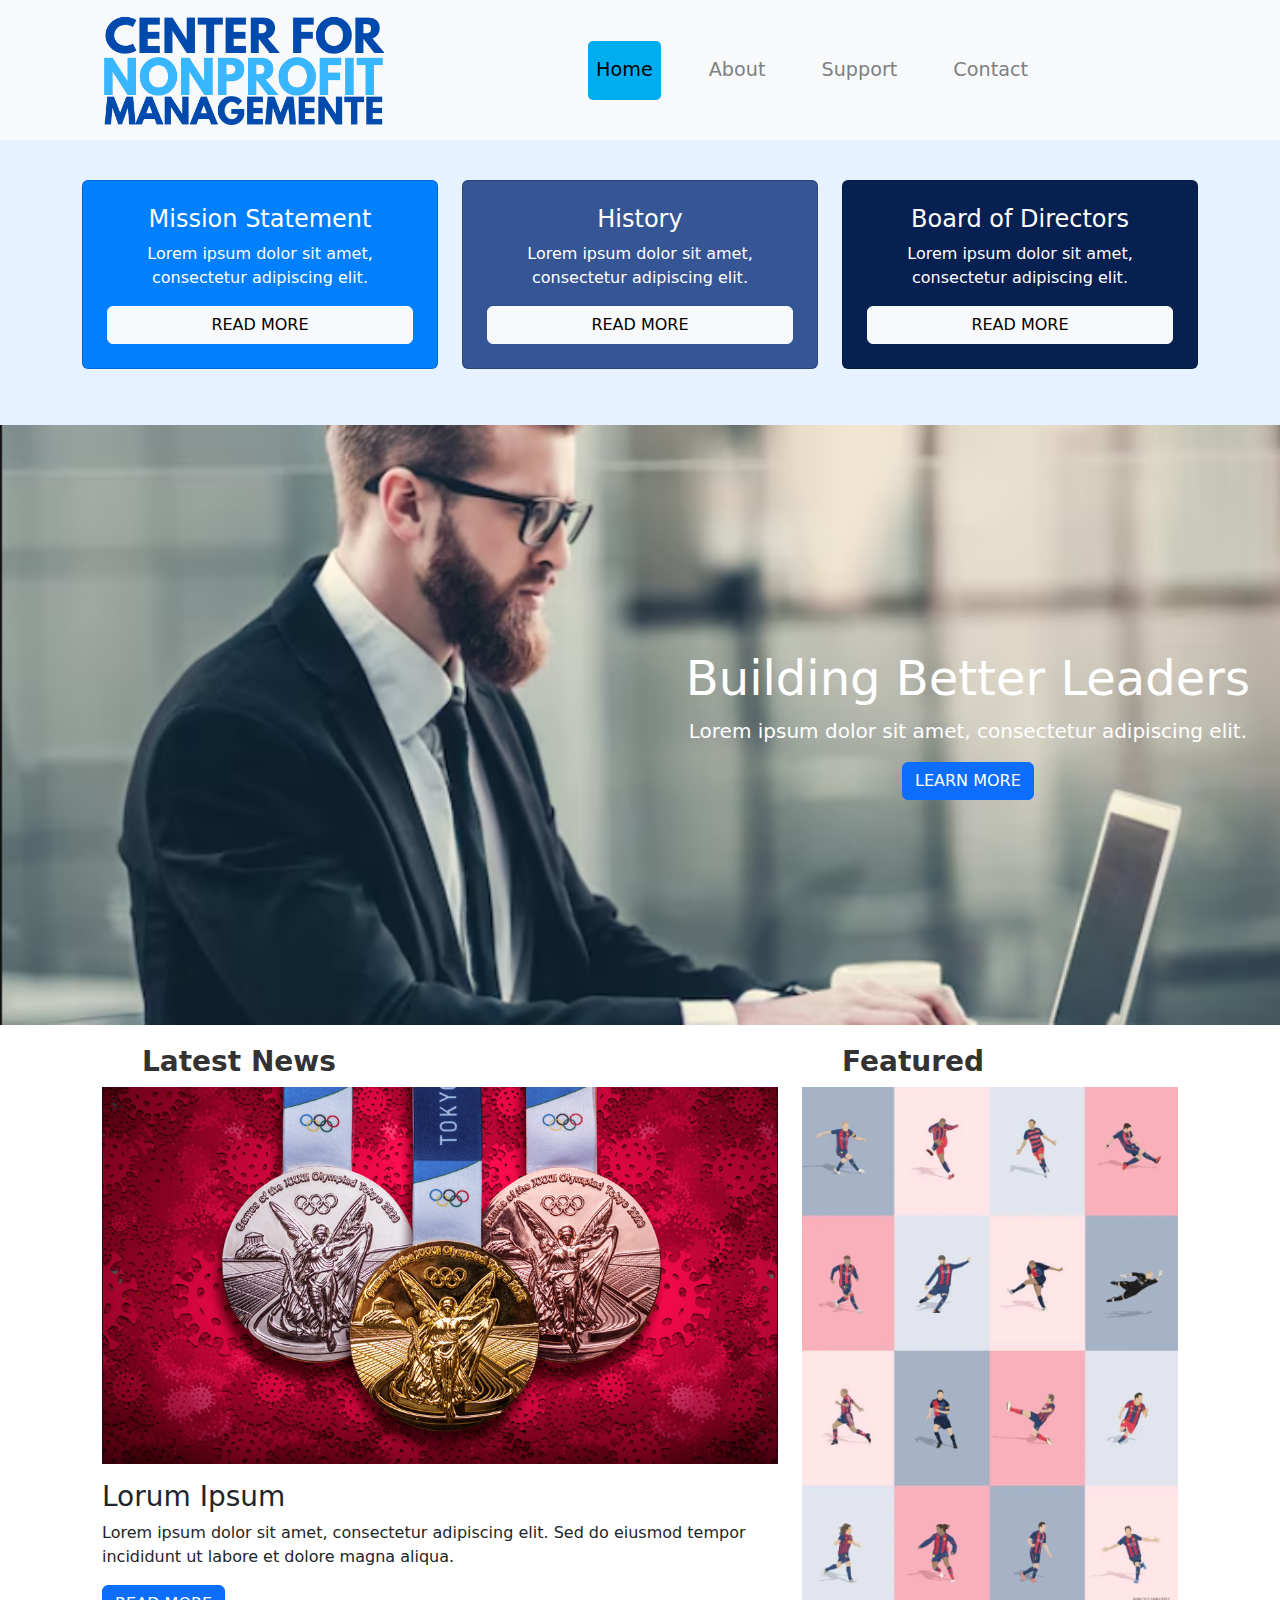
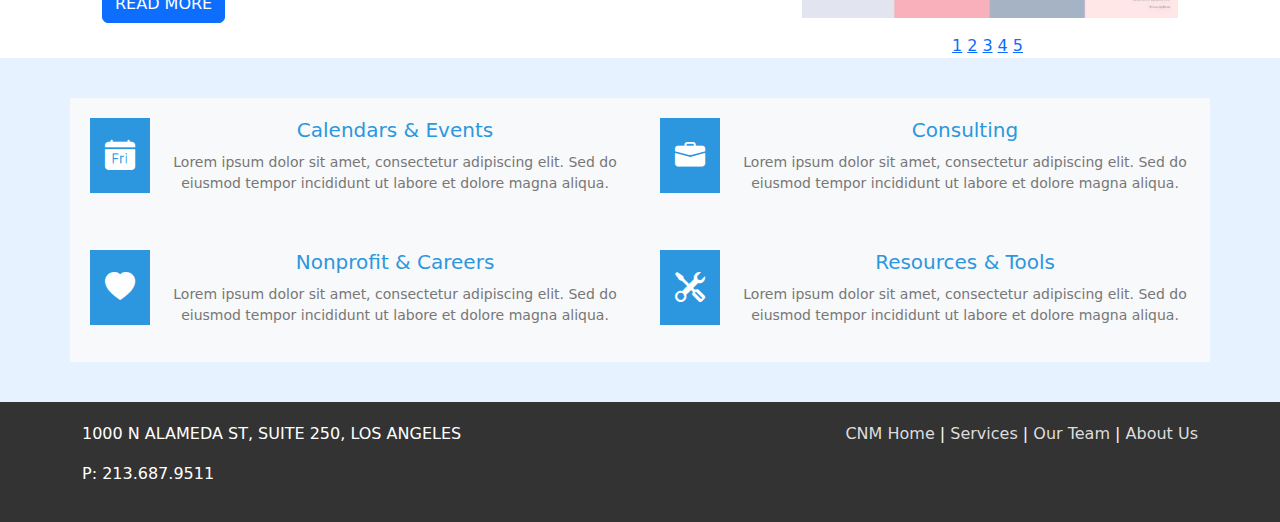
==== Investigacion02_LME/index.html @ 8e480c07 "yassir parte" ====
<!DOCTYPE html>
<html lang="en">
<head>
    <meta charset="UTF-8">
    <meta name="viewport" content="width=device-width, initial-scale=1.0">
    <title>Building Better Leaders</title>
    <link href="https://cdn.jsdelivr.net/npm/bootstrap@5.3.0-alpha1/dist/css/bootstrap.min.css" rel="stylesheet">  
    <link href="https://cdn.jsdelivr.net/npm/bootstrap-icons/font/bootstrap-icons.css" rel="stylesheet">  
    <link rel="stylesheet" href="style.css"> <!-- Archivo CSS externo -->
</head>
<body>
    <!-- Navbar -->
    <nav class="navbar navbar-expand-lg navbar-light bg-light">
        <div class="container-fluid">
            <a class="navbar-brand text-center logo-box" href="#">
                <img src="img/logo.png" alt="Logo" class="logo-img"> <!-- Reemplaza con tu imagen -->
            </a>
            <button class="navbar-toggler" type="button" data-bs-toggle="collapse" data-bs-target="#navbarNav" aria-controls="navbarNav" aria-expanded="false" aria-label="Toggle navigation">
                <span class="navbar-toggler-icon"></span>
            </button>
            <div class="collapse navbar-collapse" id="navbarNav">
                <ul class="navbar-nav ms-auto">
                    <li class="nav-item">
                        <a class="nav-link active" href="#">Home</a>
                    </li>
                    <li class="nav-item">
                        <a class="nav-link" href="#">About</a>
                    </li>
                    <li class="nav-item">
                        <a class="nav-link" href="#">Support</a>
                    </li>
                    <li class="nav-item">
                        <a class="nav-link" href="#">Contact</a>
                    </li>
                </ul>
            </div>
        </div>
    </nav>
    
    <!-- Hero Section -->
    
    <!-- Cards Section -->
    <main class="section-cards">
        <section class="container">
            <div class="row">
                <div class="col-md-4 mb-3">
                    <div class="card blue-card text-center p-4">
                        <h3>Mission Statement</h3>
                        <p>Lorem ipsum dolor sit amet, consectetur adipiscing elit.</p>
                        <a href="#" class="btn btn-light">READ MORE</a>
                    </div>
                </div>
                <div class="col-md-4 mb-3">
                    <div class="card darklightblue-card text-center p-4">
                        <h3>History</h3>
                        <p>Lorem ipsum dolor sit amet, consectetur adipiscing elit.</p>
                        <a href="#" class="btn btn-light">READ MORE</a>
                    </div>
                </div>
                <div class="col-md-4 mb-3">
                    <div class="card darkblue-card text-center p-4">
                        <h3>Board of Directors</h3>
                        <p>Lorem ipsum dolor sit amet, consectetur adipiscing elit.</p>
                        <a href="#" class="btn btn-light">READ MORE</a>
                    </div>
                </div>
            </div>
        </section>
    </main>
    
    <!-- Hero Section -->
    <div class="texto hero-section text-center">
        <div>
            <h1>Building Better Leaders</h1>
            <p>Lorem ipsum dolor sit amet, consectetur adipiscing elit.</p>
            <a href="#" class="btn btn-primary">LEARN MORE</a>
        </div>
    </div>

    <!-- Latest News Section -->
    <div class="container latest-news">
        <div class="contenedor row justify-content-center">
            <div class="col-lg-7 col-md-7 col-sm-12">
                <h2>Latest News</h2>
                <img src="img/olimpicos.png" alt="News" class="img-fluid mb-3">
                <h3>Lorum Ipsum</h3>
                <p>Lorem ipsum dolor sit amet, consectetur adipiscing elit. Sed do eiusmod tempor incididunt ut labore et dolore magna aliqua.</p>
                <a href="#" class="btn btn-primary">READ MORE</a>
            </div>
            <div class="col-lg-4 col-md-5 col-sm-12">
                <h2>Featured</h2>
                <img src="img/fcbarcelona.png" alt="Featured Image" class="img-fluid mb-3">
                <div class="d-flex justify-content-center ">
                    <a href="#">1</a>
                    <a href="#">2</a>
                    <a href="#">3</a>
                    <a href="#">4</a>
                    <a href="#">5</a>
                </div>
            </div>
        </div>
    </div>
    
    <!-- Service Boxes Section -->
    <section class="section-cards">
        <div class="container">
            <div class="row">
                <div class="col-md-6 service-box">
                    <div class="content-wrapper">
                        <div class="icon">
                            <i class="bi bi-calendar-day-fill"></i>
                        </div>
                        <div class="text-content">
                            <h4>Calendars & Events</h4>
                            <p>Lorem ipsum dolor sit amet, consectetur adipiscing elit. Sed do eiusmod tempor incididunt ut labore et dolore magna aliqua.</p>
                        </div>
                    </div>
                </div>
                <div class="col-md-6 service-box">
                    <div class="content-wrapper">
                        <div class="icon">
                            <i class="bi bi-briefcase-fill"></i>
                        </div>
                        <div class="text-content">
                            <h4>Consulting</h4>
                            <p>Lorem ipsum dolor sit amet, consectetur adipiscing elit. Sed do eiusmod tempor incididunt ut labore et dolore magna aliqua.</p>
                        </div>
                    </div>
                </div>
            </div>
            <div class="row">
                <div class="col-md-6 service-box">
                    <div class="content-wrapper">
                        <div class="icon">
                            <i class="bi bi-heart-fill"></i>
                        </div>
                        <div class="text-content">
                            <h4>Nonprofit & Careers</h4>
                            <p>Lorem ipsum dolor sit amet, consectetur adipiscing elit. Sed do eiusmod tempor incididunt ut labore et dolore magna aliqua.</p>
                        </div>
                    </div>
                </div>
                <div class="col-md-6 service-box">
                    <div class="content-wrapper">
                        <div class="icon">
                            <i class="bi bi-tools"></i>
                        </div>
                        <div class="text-content">
                            <h4>Resources & Tools</h4>
                            <p>Lorem ipsum dolor sit amet, consectetur adipiscing elit. Sed do eiusmod tempor incididunt ut labore et dolore magna aliqua.</p>
                        </div>
                    </div>
                </div>
            </div>
        </div>
    </section>

    <!-- Footer -->
    <footer>
        <div class="container">
            <div class="row">
                <div class="col-md-6">
                    <p>1000 N ALAMEDA ST, SUITE 250, LOS ANGELES</p>
                    <p>P: 213.687.9511</p>
                </div>
                <div class="col-md-6 text-end">
                    <a href="#">CNM Home</a> |
                    <a href="#">Services</a> |
                    <a href="#">Our Team</a> |
                    <a href="#">About Us</a>
                </div>
            </div>
        </div>
    </footer>

    <script src="https://cdn.jsdelivr.net/npm/bootstrap@5.3.0-alpha1/dist/js/bootstrap.bundle.min.js"></script>
</body>
</html>
---- Investigacion02_LME/style.css ----
/*------------- HERO SECTION ------*/
.hero-section {
    background-image: url('img/prueba1.png'); /* Aquí colocas tu imagen de fondo */
    background-size: cover; /* La imagen cubre toda la sección */
    background-position: center; /* La imagen está centrada */
    color: white;
    height: 600px;
    display: flex;
    text-align: right;
    align-items: center; /* Centra el contenido verticalmente */
    justify-content: right; /* Centra el contenido horizontalmente */
    padding-right: 30px;
}

.hero-section h1 {
    font-size: 3rem; /* Tamaño grande para el título principal */
}

.hero-section p {
    font-size: 1.25rem; /* Tamaño adecuado para párrafos */
}


/*------------- NAVBAR (Actualizado) -------------*/

.navbar {
    display: flex;
    justify-content: space-between; /* Espacio entre el logo y los botones */
    align-items: center;
    padding: 10px 50px; /* Aumenta el padding para expandir el espacio */
    background-color: white;
}

.navbar-brand {
    margin-right: auto; /* Desplaza el logo hacia la izquierda */
    padding-left: 20px; /* Ajusta la posición del logo */
    flex: 1; /* Permite que el logo ocupe más espacio */
}

.navbar-nav {
    display: flex;
    justify-content: center; /* Centra los botones */
    flex-grow: 2; /* Permite que el contenedor de los botones ocupe más espacio */
}

.nav-item {
    margin: 0 20px; /* Aumenta la separación entre los botones */
}

.nav-link {
    color: gray;
    padding: 15px 30px; /* Aumenta el padding para hacer los botones más grandes */
    font-size: 1.2rem; /* Aumenta el tamaño de la fuente */
    transition: background-color 0.3s ease;
    border-radius: 5px; /* Mantiene el borde redondeado */
}

.nav-link.active {
    background-color: #00ADEF; /* Color azul para el botón activo */
    color: white;
}

.nav-link:hover {
    background-color: #00ADEF; /* Color azul en hover */
    color: white;
}

/*------------- SECTION CARDS ------*/
.section-cards {
    background-color: #e6f2ff; /* Fondo azul claro para las tarjetas */
    padding: 20px; /* Espaciado interno */
}

.section-cards h3 {
    font-size: 1.5rem; /* Tamaño adecuado para los títulos de las tarjetas */
    color: white;
}

.section-cards p {
    color: white; /* Color de los párrafos en las tarjetas */
}

/* Estilos para tarjetas con fondo azul */
.blue-card {
    background-color: #0080ff; /* Fondo azul claro */
}

/* Estilos para tarjetas con fondo azul oscuro */
.darklightblue-card {
    background-color: #365594; /* Fondo azul oscuro */
}

.darkblue-card {
    background-color: #072052; /* Fondo azul oscuro */
}

/*------------- LATEST SECTION ------*/
.latest-news {
    margin: 40px 0; /* Margen superior e inferior */
}

.latest-news h2, .featured h2 {
    display: flex;
    margin-left: 40px;
    align-content: space-evenly; /* Distribución equitativa del espacio */
    font-size: 1.75rem;
    color: #333; /* Texto gris oscuro */
    font-weight: bold; /* Texto en negrita */
}

.contenedor {
    margin-top: 20px;
}

.container.latest-news {
    max-width: 1200px; /* Ancho máximo para centrar el contenido */
    margin: 0 auto; /* Centrado horizontal */
}

.latest-news .d-flex a {
    margin-right: 5px; /* Espaciado entre los números en la sección Featured */
}

/*------------- SERVICE CARDS SECTION ------*/
.section-cards {
    padding: 40px 0; /* Espaciado superior e inferior */
}

.service-box {
    display: flex;
    flex-direction: column; /* Alinea el contenido en columna */
    align-items: center;    /* Centra los elementos horizontalmente */
    text-align: center;     /* Alinea el texto al centro */        
    padding: 20px;
    background-color: #f8f9fa; /* Fondo gris claro */
    transition: background-color 0.3s ease; /* Animación suave al pasar el ratón */
}

.service-box:hover {
    background-color: #e9ecef; /* Cambio de color al pasar el ratón */
}

.icon {
    background-color: #2c97de; /* Fondo azul para el ícono */
    padding: 15px;
    margin-right: 20px; /* Separación del texto */
}

.icon i {
    font-size: 30px; /* Tamaño del ícono */
    color: white; /* Color del ícono blanco */
}

.service-box h4 {
    font-size: 20px; /* Tamaño de título en las tarjetas */
    margin-bottom: 10px;
    color: #2c97de; /* Color del título azul */
}

.service-box p {
    font-size: 14px; /* Tamaño del texto en las tarjetas */
    color: #777; /* Texto gris */
}

.content-wrapper {
    display: flex; /* Establece un diseño en línea para el ícono y el texto */
    align-items: flex-start; /* Alinea el ícono y el texto en la parte superior */
}

/*------------- FOOTER ------*/
footer {
    background-color: #333; /* Fondo gris oscuro */
    color: white; /* Texto blanco */
    padding: 20px 0; /* Espaciado interno en el pie de página */
}

footer a {
    color: #ddd; /* Color gris claro para los enlaces */
    text-decoration: none; /* Sin subrayado en los enlaces */
}

footer a:hover {
    text-decoration: underline; /* Subrayado al pasar el ratón por los enlaces */
}

.logo-img {
    width: 280px; /* Ajusta al tamaño del logo original */
    height: auto; /* Mantiene la proporción de la imagen */
}
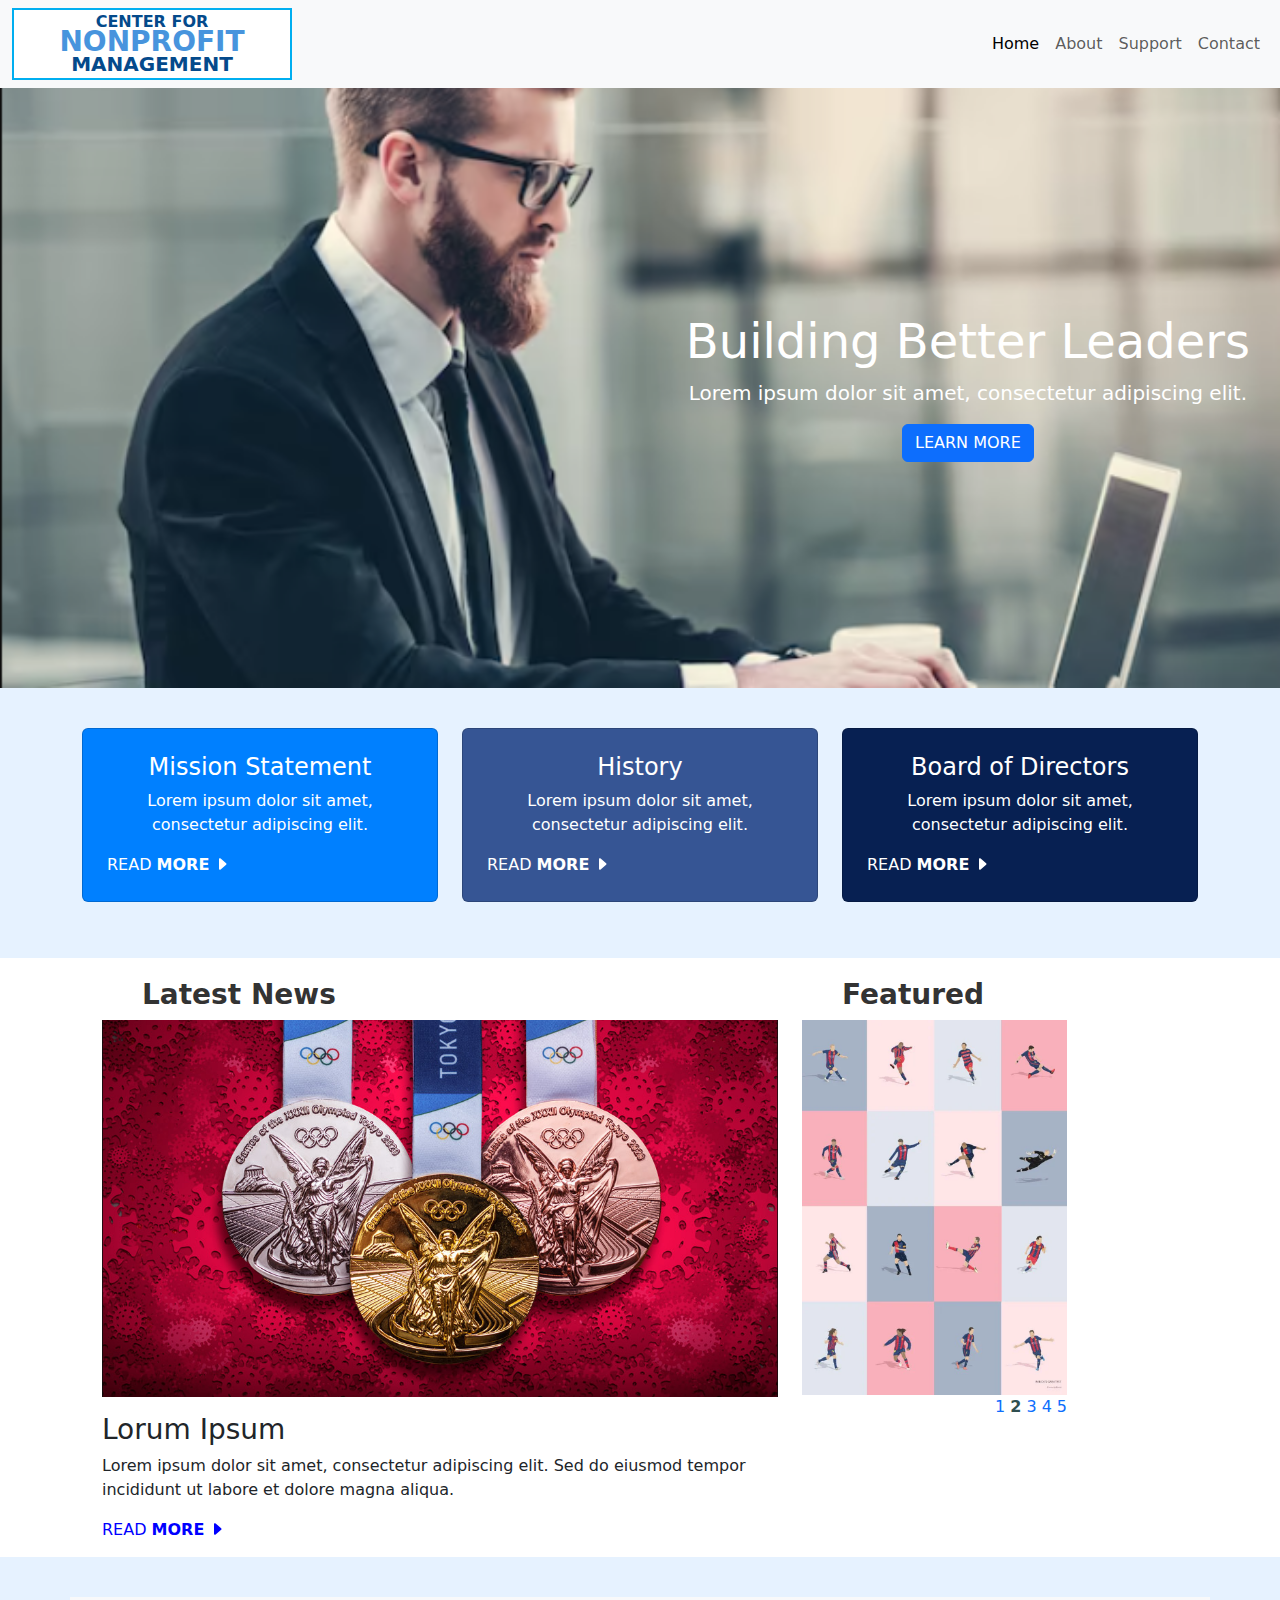
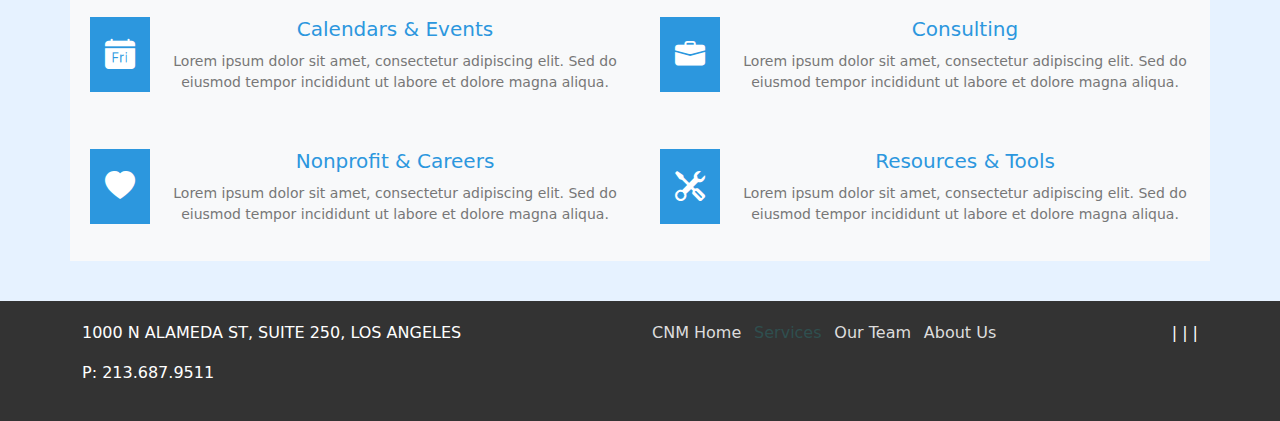
==== commit ce7fda9e: "cambio para el merge" ====
--- a/Investigacion02_LME/index.html
+++ b/Investigacion02_LME/index.html
@@ -1,178 +1,206 @@
-<!DOCTYPE html>
-<html lang="en">
-<head>
-    <meta charset="UTF-8">
-    <meta name="viewport" content="width=device-width, initial-scale=1.0">
-    <title>Building Better Leaders</title>
-    <link href="https://cdn.jsdelivr.net/npm/bootstrap@5.3.0-alpha1/dist/css/bootstrap.min.css" rel="stylesheet">  
-    <link href="https://cdn.jsdelivr.net/npm/bootstrap-icons/font/bootstrap-icons.css" rel="stylesheet">  
-    <link rel="stylesheet" href="style.css"> <!-- Archivo CSS externo -->
-</head>
-<body>
-    <!-- Navbar -->
-    <nav class="navbar navbar-expand-lg navbar-light bg-light">
-        <div class="container-fluid">
-            <a class="navbar-brand text-center logo-box" href="#">
-                <img src="img/logo.png" alt="Logo" class="logo-img"> <!-- Reemplaza con tu imagen -->
-            </a>
-            <button class="navbar-toggler" type="button" data-bs-toggle="collapse" data-bs-target="#navbarNav" aria-controls="navbarNav" aria-expanded="false" aria-label="Toggle navigation">
-                <span class="navbar-toggler-icon"></span>
-            </button>
-            <div class="collapse navbar-collapse" id="navbarNav">
-                <ul class="navbar-nav ms-auto">
-                    <li class="nav-item">
-                        <a class="nav-link active" href="#">Home</a>
-                    </li>
-                    <li class="nav-item">
-                        <a class="nav-link" href="#">About</a>
-                    </li>
-                    <li class="nav-item">
-                        <a class="nav-link" href="#">Support</a>
-                    </li>
-                    <li class="nav-item">
-                        <a class="nav-link" href="#">Contact</a>
-                    </li>
-                </ul>
-            </div>
-        </div>
-    </nav>
-    
-    <!-- Hero Section -->
-    
-    <!-- Cards Section -->
-    <main class="section-cards">
-        <section class="container">
-            <div class="row">
-                <div class="col-md-4 mb-3">
-                    <div class="card blue-card text-center p-4">
-                        <h3>Mission Statement</h3>
-                        <p>Lorem ipsum dolor sit amet, consectetur adipiscing elit.</p>
-                        <a href="#" class="btn btn-light">READ MORE</a>
-                    </div>
-                </div>
-                <div class="col-md-4 mb-3">
-                    <div class="card darklightblue-card text-center p-4">
-                        <h3>History</h3>
-                        <p>Lorem ipsum dolor sit amet, consectetur adipiscing elit.</p>
-                        <a href="#" class="btn btn-light">READ MORE</a>
-                    </div>
-                </div>
-                <div class="col-md-4 mb-3">
-                    <div class="card darkblue-card text-center p-4">
-                        <h3>Board of Directors</h3>
-                        <p>Lorem ipsum dolor sit amet, consectetur adipiscing elit.</p>
-                        <a href="#" class="btn btn-light">READ MORE</a>
-                    </div>
-                </div>
-            </div>
-        </section>
-    </main>
-    
-    <!-- Hero Section -->
-    <div class="texto hero-section text-center">
-        <div>
-            <h1>Building Better Leaders</h1>
-            <p>Lorem ipsum dolor sit amet, consectetur adipiscing elit.</p>
-            <a href="#" class="btn btn-primary">LEARN MORE</a>
-        </div>
-    </div>
-
-    <!-- Latest News Section -->
-    <div class="container latest-news">
-        <div class="contenedor row justify-content-center">
-            <div class="col-lg-7 col-md-7 col-sm-12">
-                <h2>Latest News</h2>
-                <img src="img/olimpicos.png" alt="News" class="img-fluid mb-3">
-                <h3>Lorum Ipsum</h3>
-                <p>Lorem ipsum dolor sit amet, consectetur adipiscing elit. Sed do eiusmod tempor incididunt ut labore et dolore magna aliqua.</p>
-                <a href="#" class="btn btn-primary">READ MORE</a>
-            </div>
-            <div class="col-lg-4 col-md-5 col-sm-12">
-                <h2>Featured</h2>
-                <img src="img/fcbarcelona.png" alt="Featured Image" class="img-fluid mb-3">
-                <div class="d-flex justify-content-center ">
-                    <a href="#">1</a>
-                    <a href="#">2</a>
-                    <a href="#">3</a>
-                    <a href="#">4</a>
-                    <a href="#">5</a>
-                </div>
-            </div>
-        </div>
-    </div>
-    
-    <!-- Service Boxes Section -->
-    <section class="section-cards">
-        <div class="container">
-            <div class="row">
-                <div class="col-md-6 service-box">
-                    <div class="content-wrapper">
-                        <div class="icon">
-                            <i class="bi bi-calendar-day-fill"></i>
-                        </div>
-                        <div class="text-content">
-                            <h4>Calendars & Events</h4>
-                            <p>Lorem ipsum dolor sit amet, consectetur adipiscing elit. Sed do eiusmod tempor incididunt ut labore et dolore magna aliqua.</p>
-                        </div>
-                    </div>
-                </div>
-                <div class="col-md-6 service-box">
-                    <div class="content-wrapper">
-                        <div class="icon">
-                            <i class="bi bi-briefcase-fill"></i>
-                        </div>
-                        <div class="text-content">
-                            <h4>Consulting</h4>
-                            <p>Lorem ipsum dolor sit amet, consectetur adipiscing elit. Sed do eiusmod tempor incididunt ut labore et dolore magna aliqua.</p>
-                        </div>
-                    </div>
-                </div>
-            </div>
-            <div class="row">
-                <div class="col-md-6 service-box">
-                    <div class="content-wrapper">
-                        <div class="icon">
-                            <i class="bi bi-heart-fill"></i>
-                        </div>
-                        <div class="text-content">
-                            <h4>Nonprofit & Careers</h4>
-                            <p>Lorem ipsum dolor sit amet, consectetur adipiscing elit. Sed do eiusmod tempor incididunt ut labore et dolore magna aliqua.</p>
-                        </div>
-                    </div>
-                </div>
-                <div class="col-md-6 service-box">
-                    <div class="content-wrapper">
-                        <div class="icon">
-                            <i class="bi bi-tools"></i>
-                        </div>
-                        <div class="text-content">
-                            <h4>Resources & Tools</h4>
-                            <p>Lorem ipsum dolor sit amet, consectetur adipiscing elit. Sed do eiusmod tempor incididunt ut labore et dolore magna aliqua.</p>
-                        </div>
-                    </div>
-                </div>
-            </div>
-        </div>
-    </section>
-
-    <!-- Footer -->
-    <footer>
-        <div class="container">
-            <div class="row">
-                <div class="col-md-6">
-                    <p>1000 N ALAMEDA ST, SUITE 250, LOS ANGELES</p>
-                    <p>P: 213.687.9511</p>
-                </div>
-                <div class="col-md-6 text-end">
-                    <a href="#">CNM Home</a> |
-                    <a href="#">Services</a> |
-                    <a href="#">Our Team</a> |
-                    <a href="#">About Us</a>
-                </div>
-            </div>
-        </div>
-    </footer>
-
-    <script src="https://cdn.jsdelivr.net/npm/bootstrap@5.3.0-alpha1/dist/js/bootstrap.bundle.min.js"></script>
-</body>
-</html>
+<!DOCTYPE html>
+<html lang="en">
+<head>
+    <meta charset="UTF-8">
+    <meta name="viewport" content="width=device-width, initial-scale=1.0">
+    <title>Building Better Leaders</title>
+    <link href="https://cdn.jsdelivr.net/npm/bootstrap@5.3.0-alpha1/dist/css/bootstrap.min.css" rel="stylesheet">  
+        <!-- Importar Bootstrap Icons -->
+    <link href="https://cdn.jsdelivr.net/npm/bootstrap-icons/font/bootstrap-icons.css" rel="stylesheet">  
+    <link rel="stylesheet" href="style.css"> <!-- Archivo CSS externo -->
+</head>
+<body>
+    <!-- Navbar -->
+        <!-- Navbar -->
+        <nav class="navbar navbar-expand-lg navbar-light bg-light">
+            <div class="container-fluid">
+                <a class="navbar-brand text-center logo-box" href="#">
+                    <span class="d-block logo-line-1">CENTER FOR</span>
+                    <span class="d-block logo-line-2">NONPROFIT</span>
+                    <span class="d-block logo-line-3">MANAGEMENT</span>
+                </a>
+                <button class="navbar-toggler" type="button" data-bs-toggle="collapse" data-bs-target="#navbarNav" aria-controls="navbarNav" aria-expanded="false" aria-label="Toggle navigation">
+                    <span class="navbar-toggler-icon"></span>
+                </button>
+                
+                
+                <div class="collapse navbar-collapse" id="navbarNav">
+                    <ul class="navbar-nav ms-auto">
+                        <li class="nav-item">
+                            <a class="nav-link active" href="#">Home</a>
+                        </li>
+                        <li class="nav-item">
+                            <a class="nav-link" href="#">About</a>
+                        </li>
+                        <li class="nav-item">
+                            <a class="nav-link" href="#">Support</a>
+                        </li>
+                        <li class="nav-item">
+                            <a class="nav-link" href="#">Contact</a>
+                        </li>
+                    </ul>
+                </div>
+            </div>
+        </nav>
+    
+    <!-- Hero Section -->
+        
+    <!-- Hero Section -->
+    <div class="texto hero-section text-center">
+        <div>
+            
+            <h1>Building Better Leaders</h1>
+            <p>Lorem ipsum dolor sit amet, consectetur adipiscing elit.</p>
+            <a href="#" class="btn btn-primary">LEARN MORE</a>
+        </div>
+    </div>
+
+    <!-- Cards Section -->
+    <main class="section-cards">
+        <section class="container">
+            <div class="row">
+                <div class="col-md-4 mb-3">
+                    <div class="card blue-card text-center p-4">
+                        <h3>Mission Statement</h3>
+                        <p>Lorem ipsum dolor sit amet, consectetur adipiscing elit.</p>
+                        <a href="#">READ <b>MORE</b>
+                            <svg xmlns="http://www.w3.org/2000/svg" width="16" height="16" fill="currentColor" class="bi bi-caret-right-fill" viewBox="0 0 16 16">
+                                <path d="m12.14 8.753-5.482 4.796c-.646.566-1.658.106-1.658-.753V3.204a1 1 0 0 1 1.659-.753l5.48 4.796a1 1 0 0 1 0 1.506z"/>
+                            </svg>
+                        </a>
+                        
+                    </div>
+                </div>
+                <div class="col-md-4 mb-3">
+                    <div class="card darklightblue-card text-center p-4">
+                        <h3>History</h3>
+                        <p>Lorem ipsum dolor sit amet, consectetur adipiscing elit.</p>
+                        <a href="#">READ <b>MORE</b>
+                            <svg xmlns="http://www.w3.org/2000/svg" width="16" height="16" fill="currentColor" class="bi bi-caret-right-fill" viewBox="0 0 16 16">
+                                <path d="m12.14 8.753-5.482 4.796c-.646.566-1.658.106-1.658-.753V3.204a1 1 0 0 1 1.659-.753l5.48 4.796a1 1 0 0 1 0 1.506z"/>
+                            </svg>
+                        </a>
+                    </div>
+                </div>
+                <div class="col-md-4 mb-3">
+                    <div class="card darkblue-card text-center p-4">
+                        <h3>Board of Directors</h3>
+                        <p>Lorem ipsum dolor sit amet, consectetur adipiscing elit.</p>
+                        <a href="#">READ <b>MORE</b>
+                            <svg xmlns="http://www.w3.org/2000/svg" width="16" height="16" fill="currentColor" class="bi bi-caret-right-fill" viewBox="0 0 16 16">
+                                <path d="m12.14 8.753-5.482 4.796c-.646.566-1.658.106-1.658-.753V3.204a1 1 0 0 1 1.659-.753l5.48 4.796a1 1 0 0 1 0 1.506z"/>
+                            </svg>
+                        </a>
+                    </div>
+                </div>
+            </div>
+        </section>
+    </main>
+
+    <!-- Latest News Section -->
+    <div class="container latest-news">
+        <div class="contenedor row justify-content-center">
+            <!-- Latest News ocupa el 60% -->
+            <div class="col-lg-7 col-md-7 col-sm-12">
+                <h2>Latest News</h2>
+                <img src="img/olimpicos.png" alt="News" class="img-fluid mb-3">
+                <h3>Lorum Ipsum</h3>
+                <p>Lorem ipsum dolor sit amet, consectetur adipiscing elit. Sed do eiusmod tempor incididunt ut labore et dolore magna aliqua.</p>
+                <a href="#" class="boton-principal" style="margin-bottom: 15px;">READ <b>MORE</b>
+                    <svg xmlns="http://www.w3.org/2000/svg" width="16" height="16" fill="currentColor" class="bi bi-caret-right-fill" viewBox="0 0 16 16">
+                        <path d="m12.14 8.753-5.482 4.796c-.646.566-1.658.106-1.658-.753V3.204a1 1 0 0 1 1.659-.753l5.48 4.796a1 1 0 0 1 0 1.506z"/>
+                    </svg>
+                </a>
+            </div>
+            <!-- Featured ocupa el 30% -->
+            <div class="col-lg-4 col-md-5 col-sm-12">
+                <h2>Featured</h2>
+                <img src="img/fcbarcelona.png" alt="Featured Image">
+                <div class="d-flex justify-content-end" style="padding-right: 106px;">
+                    <a href="#">1</a>
+                    <a href="#"><b>2</b></a>
+                    <a href="#">3</a>
+                    <a href="#">4</a>
+                    <a href="#">5</a>
+                </div>
+            </div>
+        </div>
+    </div>
+    
+    
+
+    <!-- Service Boxes Section -->
+    <section class="section-cards">
+        <div class="container">
+            <div class="row">
+                <div class="col-md-6 service-box">
+                    <div class="content-wrapper">
+                        <div class="icon">
+                            <i class="bi bi-calendar-day-fill"></i>
+                        </div>
+                        <div class="text-content">
+                            <h4>Calendars & Events</h4>
+                            <p>Lorem ipsum dolor sit amet, consectetur adipiscing elit. Sed do eiusmod tempor incididunt ut labore et dolore magna aliqua.</p>
+                        </div>
+                    </div>
+                </div>
+                <div class="col-md-6 service-box">
+                    <div class="content-wrapper">
+                        <div class="icon">
+                            <i class="bi bi-briefcase-fill"></i>
+                        </div>
+                        <div class="text-content">
+                            <h4>Consulting</h4>
+                            <p>Lorem ipsum dolor sit amet, consectetur adipiscing elit. Sed do eiusmod tempor incididunt ut labore et dolore magna aliqua.</p>
+                        </div>
+                    </div>
+                </div>
+            </div>
+            <div class="row">
+                <div class="col-md-6 service-box">
+                    <div class="content-wrapper">
+                        <div class="icon">
+                            <i class="bi bi-heart-fill"></i>
+                        </div>
+                        <div class="text-content">
+                            <h4>Nonprofit & Careers</h4>
+                            <p>Lorem ipsum dolor sit amet, consectetur adipiscing elit. Sed do eiusmod tempor incididunt ut labore et dolore magna aliqua.</p>
+                        </div>
+                    </div>
+                </div>
+                <div class="col-md-6 service-box">
+                    <div class="content-wrapper">
+                        <div class="icon">
+                            <i class="bi bi-tools"></i>
+                        </div>
+                        <div class="text-content">
+                            <h4>Resources & Tools</h4>
+                            <p>Lorem ipsum dolor sit amet, consectetur adipiscing elit. Sed do eiusmod tempor incididunt ut labore et dolore magna aliqua.</p>
+                        </div>
+                    </div>
+                </div>
+            </div>
+        </div>
+    </section>
+
+    <!-- Footer -->
+    <footer>
+        <div class="container">
+            <div class="row">
+                <div class="col-md-6">
+                    <p>1000 N ALAMEDA ST, SUITE 250, LOS ANGELES</p>
+                    <p>P: 213.687.9511</p>
+                </div>
+                <div class="col-md-6 text-end">
+                    <a href="#">CNM Home</a> |
+                    <a href="#">Services</a> |
+                    <a href="#">Our Team</a> |
+                    <a href="#">About Us</a>
+                </div>
+            </div>
+        </div>
+    </footer>
+
+    <script src="https://cdn.jsdelivr.net/npm/bootstrap@5.3.0-alpha1/dist/js/bootstrap.bundle.min.js"></script>
+</body>
+</html>
--- a/Investigacion02_LME/style.css
+++ b/Investigacion02_LME/style.css
@@ -1,189 +1,210 @@
-/*------------- HERO SECTION ------*/
-.hero-section {
-    background-image: url('img/prueba1.png'); /* Aquí colocas tu imagen de fondo */
-    background-size: cover; /* La imagen cubre toda la sección */
-    background-position: center; /* La imagen está centrada */
-    color: white;
-    height: 600px;
-    display: flex;
-    text-align: right;
-    align-items: center; /* Centra el contenido verticalmente */
-    justify-content: right; /* Centra el contenido horizontalmente */
-    padding-right: 30px;
-}
-
-.hero-section h1 {
-    font-size: 3rem; /* Tamaño grande para el título principal */
-}
-
-.hero-section p {
-    font-size: 1.25rem; /* Tamaño adecuado para párrafos */
-}
-
-
-/*------------- NAVBAR (Actualizado) -------------*/
-
-.navbar {
-    display: flex;
-    justify-content: space-between; /* Espacio entre el logo y los botones */
-    align-items: center;
-    padding: 10px 50px; /* Aumenta el padding para expandir el espacio */
-    background-color: white;
-}
-
-.navbar-brand {
-    margin-right: auto; /* Desplaza el logo hacia la izquierda */
-    padding-left: 20px; /* Ajusta la posición del logo */
-    flex: 1; /* Permite que el logo ocupe más espacio */
-}
-
-.navbar-nav {
-    display: flex;
-    justify-content: center; /* Centra los botones */
-    flex-grow: 2; /* Permite que el contenedor de los botones ocupe más espacio */
-}
-
-.nav-item {
-    margin: 0 20px; /* Aumenta la separación entre los botones */
-}
-
-.nav-link {
-    color: gray;
-    padding: 15px 30px; /* Aumenta el padding para hacer los botones más grandes */
-    font-size: 1.2rem; /* Aumenta el tamaño de la fuente */
-    transition: background-color 0.3s ease;
-    border-radius: 5px; /* Mantiene el borde redondeado */
-}
-
-.nav-link.active {
-    background-color: #00ADEF; /* Color azul para el botón activo */
-    color: white;
-}
-
-.nav-link:hover {
-    background-color: #00ADEF; /* Color azul en hover */
-    color: white;
-}
-
-/*------------- SECTION CARDS ------*/
-.section-cards {
-    background-color: #e6f2ff; /* Fondo azul claro para las tarjetas */
-    padding: 20px; /* Espaciado interno */
-}
-
-.section-cards h3 {
-    font-size: 1.5rem; /* Tamaño adecuado para los títulos de las tarjetas */
-    color: white;
-}
-
-.section-cards p {
-    color: white; /* Color de los párrafos en las tarjetas */
-}
-
-/* Estilos para tarjetas con fondo azul */
-.blue-card {
-    background-color: #0080ff; /* Fondo azul claro */
-}
-
-/* Estilos para tarjetas con fondo azul oscuro */
-.darklightblue-card {
-    background-color: #365594; /* Fondo azul oscuro */
-}
-
-.darkblue-card {
-    background-color: #072052; /* Fondo azul oscuro */
-}
-
-/*------------- LATEST SECTION ------*/
-.latest-news {
-    margin: 40px 0; /* Margen superior e inferior */
-}
-
-.latest-news h2, .featured h2 {
-    display: flex;
-    margin-left: 40px;
-    align-content: space-evenly; /* Distribución equitativa del espacio */
-    font-size: 1.75rem;
-    color: #333; /* Texto gris oscuro */
-    font-weight: bold; /* Texto en negrita */
-}
-
-.contenedor {
-    margin-top: 20px;
-}
-
-.container.latest-news {
-    max-width: 1200px; /* Ancho máximo para centrar el contenido */
-    margin: 0 auto; /* Centrado horizontal */
-}
-
-.latest-news .d-flex a {
-    margin-right: 5px; /* Espaciado entre los números en la sección Featured */
-}
-
-/*------------- SERVICE CARDS SECTION ------*/
-.section-cards {
-    padding: 40px 0; /* Espaciado superior e inferior */
-}
-
-.service-box {
-    display: flex;
-    flex-direction: column; /* Alinea el contenido en columna */
-    align-items: center;    /* Centra los elementos horizontalmente */
-    text-align: center;     /* Alinea el texto al centro */        
-    padding: 20px;
-    background-color: #f8f9fa; /* Fondo gris claro */
-    transition: background-color 0.3s ease; /* Animación suave al pasar el ratón */
-}
-
-.service-box:hover {
-    background-color: #e9ecef; /* Cambio de color al pasar el ratón */
-}
-
-.icon {
-    background-color: #2c97de; /* Fondo azul para el ícono */
-    padding: 15px;
-    margin-right: 20px; /* Separación del texto */
-}
-
-.icon i {
-    font-size: 30px; /* Tamaño del ícono */
-    color: white; /* Color del ícono blanco */
-}
-
-.service-box h4 {
-    font-size: 20px; /* Tamaño de título en las tarjetas */
-    margin-bottom: 10px;
-    color: #2c97de; /* Color del título azul */
-}
-
-.service-box p {
-    font-size: 14px; /* Tamaño del texto en las tarjetas */
-    color: #777; /* Texto gris */
-}
-
-.content-wrapper {
-    display: flex; /* Establece un diseño en línea para el ícono y el texto */
-    align-items: flex-start; /* Alinea el ícono y el texto en la parte superior */
-}
-
-/*------------- FOOTER ------*/
-footer {
-    background-color: #333; /* Fondo gris oscuro */
-    color: white; /* Texto blanco */
-    padding: 20px 0; /* Espaciado interno en el pie de página */
-}
-
-footer a {
-    color: #ddd; /* Color gris claro para los enlaces */
-    text-decoration: none; /* Sin subrayado en los enlaces */
-}
-
-footer a:hover {
-    text-decoration: underline; /* Subrayado al pasar el ratón por los enlaces */
-}
-
-.logo-img {
-    width: 280px; /* Ajusta al tamaño del logo original */
-    height: auto; /* Mantiene la proporción de la imagen */
-}
+/*------------- HERO SECTION------*/
+.hero-section {
+    background-image: url('img/prueba1.png'); /* Aquí colocas tu imagen de fondo */
+    background-size: cover; /* La imagen cubre toda la sección */
+    background-position: center; /* La imagen está centrada */
+    color: white;
+    height: 600px;
+    display: flex;
+    text-align: right;
+    align-items: center; /* Centra el contenido verticalmente */
+    justify-content: right; /* Centra el contenido horizontalmente */
+    padding-right: 30px;
+}
+
+.hero-section h1 {
+    font-size: 3rem; /* Tamaño grande para el título principal */
+}
+
+.hero-section p {
+    font-size: 1.25rem; /* Tamaño adecuado para párrafos */
+}
+
+/*------------- LOGO SECTION------*/
+.logo-box {
+    width: 280px; /* Ancho del rectángulo del logo */
+    padding: 5px;
+    background-color: white; /* Fondo blanco para el logo */
+    border: 2px solid #00aef0; /* Borde azul */
+    text-align: center; /* Centra el texto dentro del logo */
+}
+
+.logo-line-1, .logo-line-2, .logo-line-3 {
+    text-align: center;
+    font-weight: bold; /* Negrita para las tres líneas */
+    margin: 0; /* Eliminar margen entre las líneas */
+    line-height: 0.9; /* Reducir espacio entre las palabras */
+}
+
+.logo-line-1 {
+    color: #044a8b; /* Azul claro */
+    font-size: 16px; /* Tamaño pequeño para 'CENTER FOR' */
+}
+
+.logo-line-2 {
+    color: #4794dd; /* Azul más claro */
+    font-size: 28px; /* Tamaño grande para 'NONPROFIT' */
+}
+
+.logo-line-3 {
+    color: #044a8b; /* Azul claro */
+    font-size: 20px; /* Tamaño medio para 'MANAGEMENT' */
+}
+
+/*------------- SECTION CARDS------*/
+.section-cards {
+    
+    background-color: #e6f2ff; /* Fondo azul claro para las tarjetas */
+    padding: 20px; /* Espaciado interno */
+}
+
+.section-cards h3 {
+    font-size: 1.5rem; /* Tamaño adecuado para los títulos de las tarjetas */
+    color: white;
+}
+
+.section-cards p {
+    color: white; /* Color de los párrafos en las tarjetas */
+}
+
+/* Estilos para tarjetas con fondo azul */
+.blue-card {
+    background-color: #0080ff; /* Fondo azul claro */
+}
+
+/* Estilos para tarjetas con fondo azul oscuro */
+.darklightblue-card {
+    background-color: #365594; /* Fondo azul oscuro */
+}
+.darkblue-card {
+    background-color: #072052; /* Fondo azul oscuro */
+}
+
+/* Estilos para los botenes de "Read More" */
+main>section>div>div>div>a{
+    color:white;
+    text-decoration: none;
+    text-align: left;
+    display: inline;
+}
+
+svg{
+    position: relative;
+    bottom: 2px;
+    transition: 1s;
+}
+
+a:hover>svg{
+    transition: 1s;
+    transform: translateX(12px);
+}
+
+/*------------- LATEST SECTION------*/
+.latest-news {
+    margin: 40px 0; /* Margen superior e inferior */
+}
+
+.latest-news h2, .featured h2 {
+    display: flex;
+    margin-left: 40px;
+    align-content: space-evenly; /* Distribución equitativa del espacio */
+    font-size: 1.75rem;
+    color: #333; /* Texto gris oscuro */
+    font-weight: bold; /* Texto en negrita */
+}
+.contenedor{
+    margin-top: 20px;
+}
+.container.latest-news {
+    
+    max-width: 1200px; /* Ancho máximo para centrar el contenido */
+    margin: 0 auto; /* Centrado horizontal */
+}
+
+.latest-news .d-flex a {
+    margin-right: 5px; /* Espaciado entre los números en la sección Featured */
+}
+
+div>img{
+    max-width: 100%;
+    height: 375px;
+}
+
+div>div>div>a.boton-principal{
+    color: blue;
+    text-decoration: none;
+    text-align: left;
+    display: inline;
+}
+
+div>div>div>a{
+    text-decoration: none;
+    float: left;
+    margin-right: 0.8em;
+}
+
+div>div>div>a:nth-child(2){
+    color: darkslategray;
+}
+
+/*------------- SERVICE CARDS SECTION------*/
+.section-cards {
+    padding: 40px 0; /* Espaciado superior e inferior */
+}
+
+.service-box {
+    display: flex;
+    flex-direction: column; /* Alinea el contenido en columna */
+    align-items: center;    /* Centra los elementos horizontalmente */
+    text-align: center;     /* Alinea el texto al centro */        
+    padding: 20px;
+    background-color: #f8f9fa; /* Fondo gris claro */
+    transition: background-color 0.3s ease; /* Animación suave al pasar el ratón */
+}
+
+.service-box:hover {
+    background-color: #e9ecef; /* Cambio de color al pasar el ratón */
+}
+
+.icon {
+    background-color: #2c97de; /* Fondo azul para el ícono */
+    padding: 15px;
+    margin-right: 20px; /* Separación del texto */
+}
+
+.icon i {
+    font-size: 30px; /* Tamaño del ícono */
+    color: white; /* Color del ícono blanco */
+}
+
+.service-box h4 {
+    font-size: 20px; /* Tamaño de título en las tarjetas */
+    margin-bottom: 10px;
+    color: #2c97de; /* Color del título azul */
+}
+
+.service-box p {
+    font-size: 14px; /* Tamaño del texto en las tarjetas */
+    color: #777; /* Texto gris */
+}
+
+.content-wrapper {
+    display: flex; /* Establece un diseño en línea para el ícono y el texto */
+    align-items: flex-start; /* Alinea el ícono y el texto en la parte superior */
+}
+
+/*------------- FOOTER------*/
+footer {
+    background-color: #333; /* Fondo gris oscuro */
+    color: white; /* Texto blanco */
+    padding: 20px 0; /* Espaciado interno en el pie de página */
+}
+
+footer a {
+    color: #ddd; /* Color gris claro para los enlaces */
+    text-decoration: none; /* Sin subrayado en los enlaces */
+}
+
+footer a:hover {
+    text-decoration: underline; /* Subrayado al pasar el ratón por los enlaces */
+}
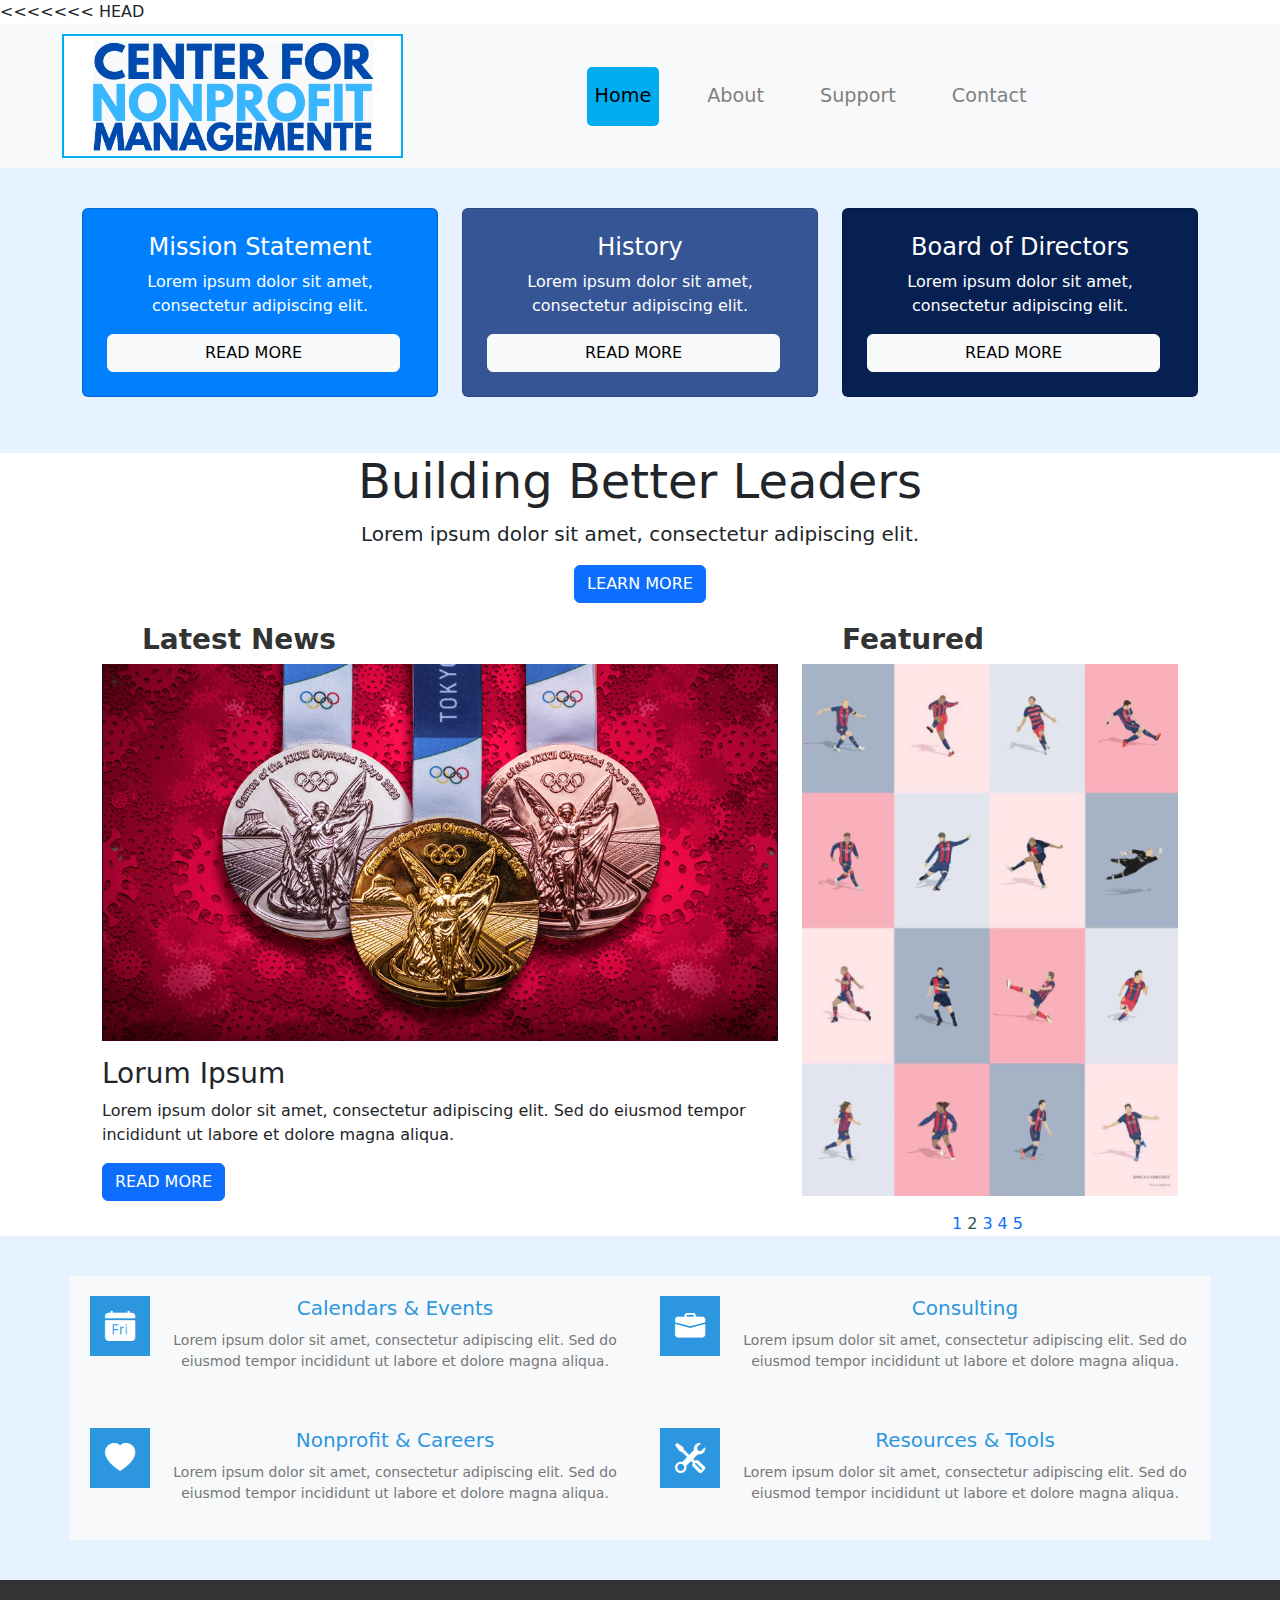
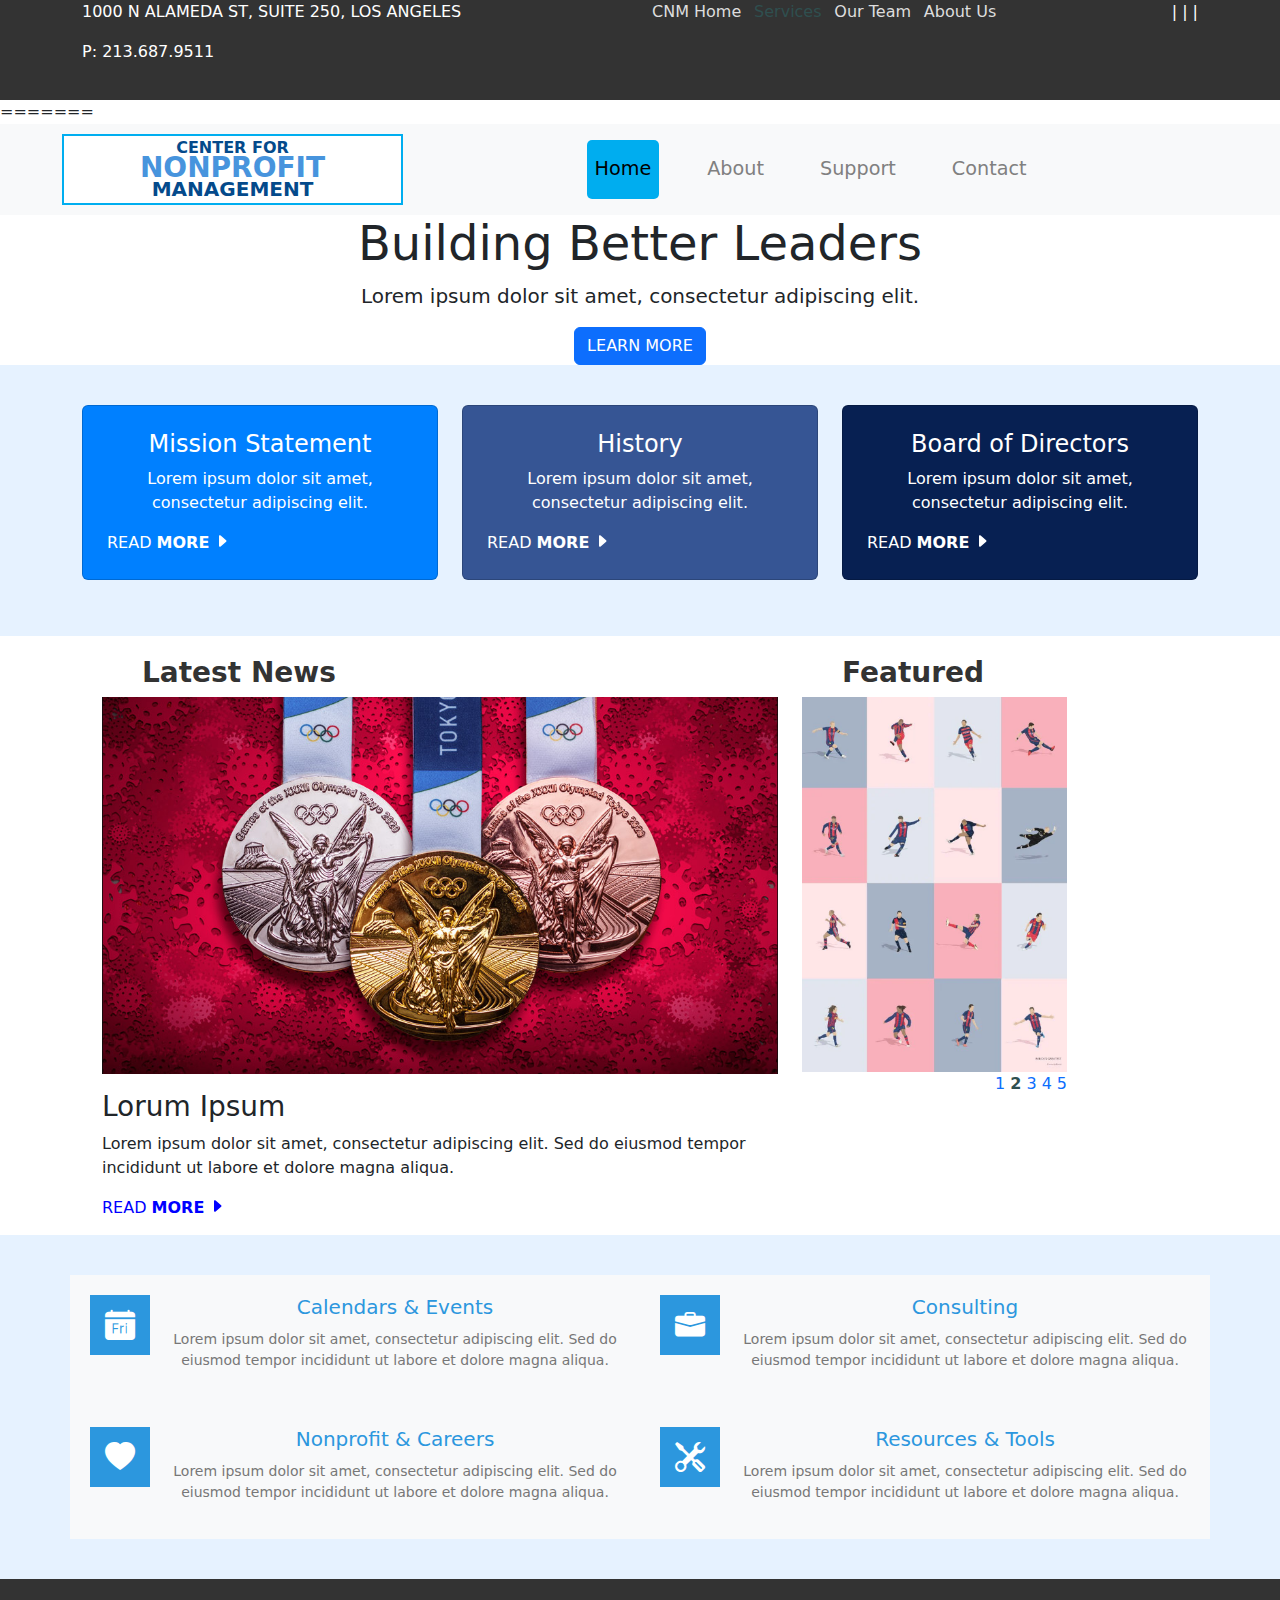
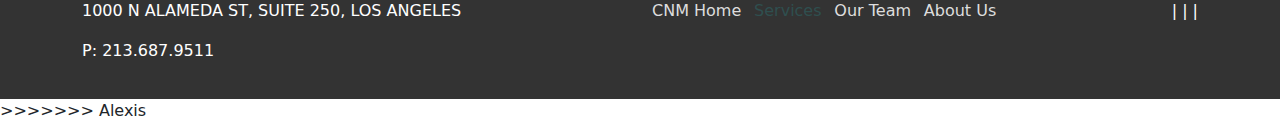
==== commit 45fae7f1: "Actualizando index con el nuevo body" ====
--- a/Investigacion02_LME/index.html
+++ b/Investigacion02_LME/index.html
@@ -1,3 +1,183 @@
+<<<<<<< HEAD
+<!DOCTYPE html>
+<html lang="en">
+<head>
+    <meta charset="UTF-8">
+    <meta name="viewport" content="width=device-width, initial-scale=1.0">
+    <title>Building Better Leaders</title>
+    <link href="https://cdn.jsdelivr.net/npm/bootstrap@5.3.0-alpha1/dist/css/bootstrap.min.css" rel="stylesheet">  
+    <link href="https://cdn.jsdelivr.net/npm/bootstrap-icons/font/bootstrap-icons.css" rel="stylesheet">  
+    <link rel="stylesheet" href="style.css"> <!-- Archivo CSS externo -->
+</head>
+<body>
+    <!-- Navbar -->
+    <nav class="navbar navbar-expand-lg navbar-light bg-light">
+        <div class="container-fluid">
+            <a class="navbar-brand text-center logo-box" href="#">
+                <img src="img/logo.png" alt="Logo" class="logo-img"> <!-- Reemplaza con tu imagen -->
+            </a>
+            <button class="navbar-toggler" type="button" data-bs-toggle="collapse" data-bs-target="#navbarNav" aria-controls="navbarNav" aria-expanded="false" aria-label="Toggle navigation">
+                <span class="navbar-toggler-icon"></span>
+            </button>
+            <div class="collapse navbar-collapse" id="navbarNav">
+                <ul class="navbar-nav ms-auto">
+                    <li class="nav-item">
+                        <a class="nav-link active" href="#">Home</a>
+                    </li>
+                    <li class="nav-item">
+                        <a class="nav-link" href="#">About</a>
+                    </li>
+                    <li class="nav-item">
+                        <a class="nav-link" href="#">Support</a>
+                    </li>
+                    <li class="nav-item">
+                        <a class="nav-link" href="#">Contact</a>
+                    </li>
+                </ul>
+            </div>
+        </div>
+    </nav>
+    
+    <!-- Hero Section -->
+    
+    <!-- Cards Section -->
+    <main class="section-cards">
+        <section class="container">
+            <div class="row">
+                <div class="col-md-4 mb-3">
+                    <div class="card blue-card text-center p-4">
+                        <h3>Mission Statement</h3>
+                        <p>Lorem ipsum dolor sit amet, consectetur adipiscing elit.</p>
+                        <a href="#" class="btn btn-light">READ MORE</a>
+                    </div>
+                </div>
+                <div class="col-md-4 mb-3">
+                    <div class="card darklightblue-card text-center p-4">
+                        <h3>History</h3>
+                        <p>Lorem ipsum dolor sit amet, consectetur adipiscing elit.</p>
+                        <a href="#" class="btn btn-light">READ MORE</a>
+                    </div>
+                </div>
+                <div class="col-md-4 mb-3">
+                    <div class="card darkblue-card text-center p-4">
+                        <h3>Board of Directors</h3>
+                        <p>Lorem ipsum dolor sit amet, consectetur adipiscing elit.</p>
+                        <a href="#" class="btn btn-light">READ MORE</a>
+                    </div>
+                </div>
+            </div>
+        </section>
+    </main>
+    
+    <!-- Hero Section -->
+    <div class="texto hero-section text-center">
+        <div>
+            <h1>Building Better Leaders</h1>
+            <p>Lorem ipsum dolor sit amet, consectetur adipiscing elit.</p>
+            <a href="#" class="btn btn-primary">LEARN MORE</a>
+        </div>
+    </div>
+
+    <!-- Latest News Section -->
+    <div class="container latest-news">
+        <div class="contenedor row justify-content-center">
+            <div class="col-lg-7 col-md-7 col-sm-12">
+                <h2>Latest News</h2>
+                <img src="img/olimpicos.png" alt="News" class="img-fluid mb-3">
+                <h3>Lorum Ipsum</h3>
+                <p>Lorem ipsum dolor sit amet, consectetur adipiscing elit. Sed do eiusmod tempor incididunt ut labore et dolore magna aliqua.</p>
+                <a href="#" class="btn btn-primary">READ MORE</a>
+            </div>
+            <div class="col-lg-4 col-md-5 col-sm-12">
+                <h2>Featured</h2>
+                <img src="img/fcbarcelona.png" alt="Featured Image" class="img-fluid mb-3">
+                <div class="d-flex justify-content-center ">
+                    <a href="#">1</a>
+                    <a href="#">2</a>
+                    <a href="#">3</a>
+                    <a href="#">4</a>
+                    <a href="#">5</a>
+                </div>
+            </div>
+        </div>
+    </div>
+    
+    <!-- Service Boxes Section -->
+    <section class="section-cards">
+        <div class="container">
+            <div class="row">
+                <div class="col-md-6 service-box">
+                    <div class="content-wrapper">
+                        <div class="icon">
+                            <i class="bi bi-calendar-day-fill"></i>
+                        </div>
+                        <div class="text-content">
+                            <h4>Calendars & Events</h4>
+                            <p>Lorem ipsum dolor sit amet, consectetur adipiscing elit. Sed do eiusmod tempor incididunt ut labore et dolore magna aliqua.</p>
+                        </div>
+                    </div>
+                </div>
+                <div class="col-md-6 service-box">
+                    <div class="content-wrapper">
+                        <div class="icon">
+                            <i class="bi bi-briefcase-fill"></i>
+                        </div>
+                        <div class="text-content">
+                            <h4>Consulting</h4>
+                            <p>Lorem ipsum dolor sit amet, consectetur adipiscing elit. Sed do eiusmod tempor incididunt ut labore et dolore magna aliqua.</p>
+                        </div>
+                    </div>
+                </div>
+            </div>
+            <div class="row">
+                <div class="col-md-6 service-box">
+                    <div class="content-wrapper">
+                        <div class="icon">
+                            <i class="bi bi-heart-fill"></i>
+                        </div>
+                        <div class="text-content">
+                            <h4>Nonprofit & Careers</h4>
+                            <p>Lorem ipsum dolor sit amet, consectetur adipiscing elit. Sed do eiusmod tempor incididunt ut labore et dolore magna aliqua.</p>
+                        </div>
+                    </div>
+                </div>
+                <div class="col-md-6 service-box">
+                    <div class="content-wrapper">
+                        <div class="icon">
+                            <i class="bi bi-tools"></i>
+                        </div>
+                        <div class="text-content">
+                            <h4>Resources & Tools</h4>
+                            <p>Lorem ipsum dolor sit amet, consectetur adipiscing elit. Sed do eiusmod tempor incididunt ut labore et dolore magna aliqua.</p>
+                        </div>
+                    </div>
+                </div>
+            </div>
+        </div>
+    </section>
+
+    <!-- Footer -->
+    <footer>
+        <div class="container">
+            <div class="row">
+                <div class="col-md-6">
+                    <p>1000 N ALAMEDA ST, SUITE 250, LOS ANGELES</p>
+                    <p>P: 213.687.9511</p>
+                </div>
+                <div class="col-md-6 text-end">
+                    <a href="#">CNM Home</a> |
+                    <a href="#">Services</a> |
+                    <a href="#">Our Team</a> |
+                    <a href="#">About Us</a>
+                </div>
+            </div>
+        </div>
+    </footer>
+
+    <script src="https://cdn.jsdelivr.net/npm/bootstrap@5.3.0-alpha1/dist/js/bootstrap.bundle.min.js"></script>
+</body>
+</html>
+=======
 <!DOCTYPE html>
 <html lang="en">
 <head>
@@ -204,3 +384,4 @@
     <script src="https://cdn.jsdelivr.net/npm/bootstrap@5.3.0-alpha1/dist/js/bootstrap.bundle.min.js"></script>
 </body>
 </html>
+>>>>>>> Alexis
--- a/Investigacion02_LME/style.css
+++ b/Investigacion02_LME/style.css
@@ -1,3 +1,194 @@
+<<<<<<< HEAD
+/*------------- HERO SECTION ------*/
+.hero-section {
+    background-image: url('img/prueba1.png'); /* Aquí colocas tu imagen de fondo */
+    background-size: cover; /* La imagen cubre toda la sección */
+    background-position: center; /* La imagen está centrada */
+    color: white;
+    height: 600px;
+    display: flex;
+    text-align: right;
+    align-items: center; /* Centra el contenido verticalmente */
+    justify-content: right; /* Centra el contenido horizontalmente */
+    padding-right: 30px;
+}
+
+.hero-section h1 {
+    font-size: 3rem; /* Tamaño grande para el título principal */
+}
+
+.hero-section p {
+    font-size: 1.25rem; /* Tamaño adecuado para párrafos */
+}
+
+
+/*------------- NAVBAR (Actualizado) -------------*/
+
+.navbar {
+    display: flex;
+    justify-content: space-between; /* Espacio entre el logo y los botones */
+    align-items: center;
+    padding: 10px 50px; /* Aumenta el padding para expandir el espacio */
+    background-color: white;
+}
+
+.navbar-brand {
+    margin-right: auto; /* Desplaza el logo hacia la izquierda */
+    padding-left: 20px; /* Ajusta la posición del logo */
+    flex: 1; /* Permite que el logo ocupe más espacio */
+}
+
+.navbar-nav {
+    display: flex;
+    justify-content: center; /* Centra los botones */
+    flex-grow: 2; /* Permite que el contenedor de los botones ocupe más espacio */
+}
+
+.nav-item {
+    margin: 0 20px; /* Aumenta la separación entre los botones */
+}
+
+.nav-link {
+    color: gray;
+    padding: 15px 30px; /* Aumenta el padding para hacer los botones más grandes */
+    font-size: 1.2rem; /* Aumenta el tamaño de la fuente */
+    transition: background-color 0.3s ease;
+    border-radius: 5px; /* Mantiene el borde redondeado */
+}
+
+.nav-link.active {
+    background-color: #00ADEF; /* Color azul para el botón activo */
+    color: white;
+}
+
+.nav-link:hover {
+    background-color: #00ADEF; /* Color azul en hover */
+    color: white;
+}
+
+/*------------- SECTION CARDS ------*/
+.section-cards {
+    background-color: #e6f2ff; /* Fondo azul claro para las tarjetas */
+    padding: 20px; /* Espaciado interno */
+}
+
+.section-cards h3 {
+    font-size: 1.5rem; /* Tamaño adecuado para los títulos de las tarjetas */
+    color: white;
+}
+
+.section-cards p {
+    color: white; /* Color de los párrafos en las tarjetas */
+}
+
+/* Estilos para tarjetas con fondo azul */
+.blue-card {
+    background-color: #0080ff; /* Fondo azul claro */
+}
+
+/* Estilos para tarjetas con fondo azul oscuro */
+.darklightblue-card {
+    background-color: #365594; /* Fondo azul oscuro */
+}
+
+.darkblue-card {
+    background-color: #072052; /* Fondo azul oscuro */
+}
+
+/*------------- LATEST SECTION ------*/
+.latest-news {
+    margin: 40px 0; /* Margen superior e inferior */
+}
+
+.latest-news h2, .featured h2 {
+    display: flex;
+    margin-left: 40px;
+    align-content: space-evenly; /* Distribución equitativa del espacio */
+    font-size: 1.75rem;
+    color: #333; /* Texto gris oscuro */
+    font-weight: bold; /* Texto en negrita */
+}
+
+.contenedor {
+    margin-top: 20px;
+}
+
+.container.latest-news {
+    max-width: 1200px; /* Ancho máximo para centrar el contenido */
+    margin: 0 auto; /* Centrado horizontal */
+}
+
+.latest-news .d-flex a {
+    margin-right: 5px; /* Espaciado entre los números en la sección Featured */
+}
+
+/*------------- SERVICE CARDS SECTION ------*/
+.section-cards {
+    padding: 40px 0; /* Espaciado superior e inferior */
+}
+
+.service-box {
+    display: flex;
+    flex-direction: column; /* Alinea el contenido en columna */
+    align-items: center;    /* Centra los elementos horizontalmente */
+    text-align: center;     /* Alinea el texto al centro */        
+    padding: 20px;
+    background-color: #f8f9fa; /* Fondo gris claro */
+    transition: background-color 0.3s ease; /* Animación suave al pasar el ratón */
+}
+
+.service-box:hover {
+    background-color: #e9ecef; /* Cambio de color al pasar el ratón */
+}
+
+.icon {
+    background-color: #2c97de; /* Fondo azul para el ícono */
+    padding: 15px;
+    margin-right: 20px; /* Separación del texto */
+}
+
+.icon i {
+    font-size: 30px; /* Tamaño del ícono */
+    color: white; /* Color del ícono blanco */
+}
+
+.service-box h4 {
+    font-size: 20px; /* Tamaño de título en las tarjetas */
+    margin-bottom: 10px;
+    color: #2c97de; /* Color del título azul */
+}
+
+.service-box p {
+    font-size: 14px; /* Tamaño del texto en las tarjetas */
+    color: #777; /* Texto gris */
+}
+
+.content-wrapper {
+    display: flex; /* Establece un diseño en línea para el ícono y el texto */
+    align-items: flex-start; /* Alinea el ícono y el texto en la parte superior */
+}
+
+/*------------- FOOTER ------*/
+footer {
+    background-color: #333; /* Fondo gris oscuro */
+    color: white; /* Texto blanco */
+    padding: 20px 0; /* Espaciado interno en el pie de página */
+}
+
+footer a {
+    color: #ddd; /* Color gris claro para los enlaces */
+    text-decoration: none; /* Sin subrayado en los enlaces */
+}
+
+footer a:hover {
+    text-decoration: underline; /* Subrayado al pasar el ratón por los enlaces */
+}
+
+.logo-img {
+    width: 280px; /* Ajusta al tamaño del logo original */
+    height: auto; /* Mantiene la proporción de la imagen */
+}
+=======
 /*------------- HERO SECTION------*/
 .hero-section {
     background-image: url('img/prueba1.png'); /* Aquí colocas tu imagen de fondo */
@@ -208,3 +399,4 @@
 footer a:hover {
     text-decoration: underline; /* Subrayado al pasar el ratón por los enlaces */
 }
+>>>>>>> Alexis
--- a/Investigacion02_LME/style.css
+++ b/Investigacion02_LME/style.css
@@ -1,3 +1,194 @@
+<<<<<<< HEAD
+/*------------- HERO SECTION ------*/
+.hero-section {
+    background-image: url('img/prueba1.png'); /* Aquí colocas tu imagen de fondo */
+    background-size: cover; /* La imagen cubre toda la sección */
+    background-position: center; /* La imagen está centrada */
+    color: white;
+    height: 600px;
+    display: flex;
+    text-align: right;
+    align-items: center; /* Centra el contenido verticalmente */
+    justify-content: right; /* Centra el contenido horizontalmente */
+    padding-right: 30px;
+}
+
+.hero-section h1 {
+    font-size: 3rem; /* Tamaño grande para el título principal */
+}
+
+.hero-section p {
+    font-size: 1.25rem; /* Tamaño adecuado para párrafos */
+}
+
+
+/*------------- NAVBAR (Actualizado) -------------*/
+
+.navbar {
+    display: flex;
+    justify-content: space-between; /* Espacio entre el logo y los botones */
+    align-items: center;
+    padding: 10px 50px; /* Aumenta el padding para expandir el espacio */
+    background-color: white;
+}
+
+.navbar-brand {
+    margin-right: auto; /* Desplaza el logo hacia la izquierda */
+    padding-left: 20px; /* Ajusta la posición del logo */
+    flex: 1; /* Permite que el logo ocupe más espacio */
+}
+
+.navbar-nav {
+    display: flex;
+    justify-content: center; /* Centra los botones */
+    flex-grow: 2; /* Permite que el contenedor de los botones ocupe más espacio */
+}
+
+.nav-item {
+    margin: 0 20px; /* Aumenta la separación entre los botones */
+}
+
+.nav-link {
+    color: gray;
+    padding: 15px 30px; /* Aumenta el padding para hacer los botones más grandes */
+    font-size: 1.2rem; /* Aumenta el tamaño de la fuente */
+    transition: background-color 0.3s ease;
+    border-radius: 5px; /* Mantiene el borde redondeado */
+}
+
+.nav-link.active {
+    background-color: #00ADEF; /* Color azul para el botón activo */
+    color: white;
+}
+
+.nav-link:hover {
+    background-color: #00ADEF; /* Color azul en hover */
+    color: white;
+}
+
+/*------------- SECTION CARDS ------*/
+.section-cards {
+    background-color: #e6f2ff; /* Fondo azul claro para las tarjetas */
+    padding: 20px; /* Espaciado interno */
+}
+
+.section-cards h3 {
+    font-size: 1.5rem; /* Tamaño adecuado para los títulos de las tarjetas */
+    color: white;
+}
+
+.section-cards p {
+    color: white; /* Color de los párrafos en las tarjetas */
+}
+
+/* Estilos para tarjetas con fondo azul */
+.blue-card {
+    background-color: #0080ff; /* Fondo azul claro */
+}
+
+/* Estilos para tarjetas con fondo azul oscuro */
+.darklightblue-card {
+    background-color: #365594; /* Fondo azul oscuro */
+}
+
+.darkblue-card {
+    background-color: #072052; /* Fondo azul oscuro */
+}
+
+/*------------- LATEST SECTION ------*/
+.latest-news {
+    margin: 40px 0; /* Margen superior e inferior */
+}
+
+.latest-news h2, .featured h2 {
+    display: flex;
+    margin-left: 40px;
+    align-content: space-evenly; /* Distribución equitativa del espacio */
+    font-size: 1.75rem;
+    color: #333; /* Texto gris oscuro */
+    font-weight: bold; /* Texto en negrita */
+}
+
+.contenedor {
+    margin-top: 20px;
+}
+
+.container.latest-news {
+    max-width: 1200px; /* Ancho máximo para centrar el contenido */
+    margin: 0 auto; /* Centrado horizontal */
+}
+
+.latest-news .d-flex a {
+    margin-right: 5px; /* Espaciado entre los números en la sección Featured */
+}
+
+/*------------- SERVICE CARDS SECTION ------*/
+.section-cards {
+    padding: 40px 0; /* Espaciado superior e inferior */
+}
+
+.service-box {
+    display: flex;
+    flex-direction: column; /* Alinea el contenido en columna */
+    align-items: center;    /* Centra los elementos horizontalmente */
+    text-align: center;     /* Alinea el texto al centro */        
+    padding: 20px;
+    background-color: #f8f9fa; /* Fondo gris claro */
+    transition: background-color 0.3s ease; /* Animación suave al pasar el ratón */
+}
+
+.service-box:hover {
+    background-color: #e9ecef; /* Cambio de color al pasar el ratón */
+}
+
+.icon {
+    background-color: #2c97de; /* Fondo azul para el ícono */
+    padding: 15px;
+    margin-right: 20px; /* Separación del texto */
+}
+
+.icon i {
+    font-size: 30px; /* Tamaño del ícono */
+    color: white; /* Color del ícono blanco */
+}
+
+.service-box h4 {
+    font-size: 20px; /* Tamaño de título en las tarjetas */
+    margin-bottom: 10px;
+    color: #2c97de; /* Color del título azul */
+}
+
+.service-box p {
+    font-size: 14px; /* Tamaño del texto en las tarjetas */
+    color: #777; /* Texto gris */
+}
+
+.content-wrapper {
+    display: flex; /* Establece un diseño en línea para el ícono y el texto */
+    align-items: flex-start; /* Alinea el ícono y el texto en la parte superior */
+}
+
+/*------------- FOOTER ------*/
+footer {
+    background-color: #333; /* Fondo gris oscuro */
+    color: white; /* Texto blanco */
+    padding: 20px 0; /* Espaciado interno en el pie de página */
+}
+
+footer a {
+    color: #ddd; /* Color gris claro para los enlaces */
+    text-decoration: none; /* Sin subrayado en los enlaces */
+}
+
+footer a:hover {
+    text-decoration: underline; /* Subrayado al pasar el ratón por los enlaces */
+}
+
+.logo-img {
+    width: 280px; /* Ajusta al tamaño del logo original */
+    height: auto; /* Mantiene la proporción de la imagen */
+}
+=======
 /*------------- HERO SECTION------*/
 .hero-section {
     background-image: url('img/prueba1.png'); /* Aquí colocas tu imagen de fondo */
@@ -208,3 +399,4 @@
 footer a:hover {
     text-decoration: underline; /* Subrayado al pasar el ratón por los enlaces */
 }
+>>>>>>> Alexis
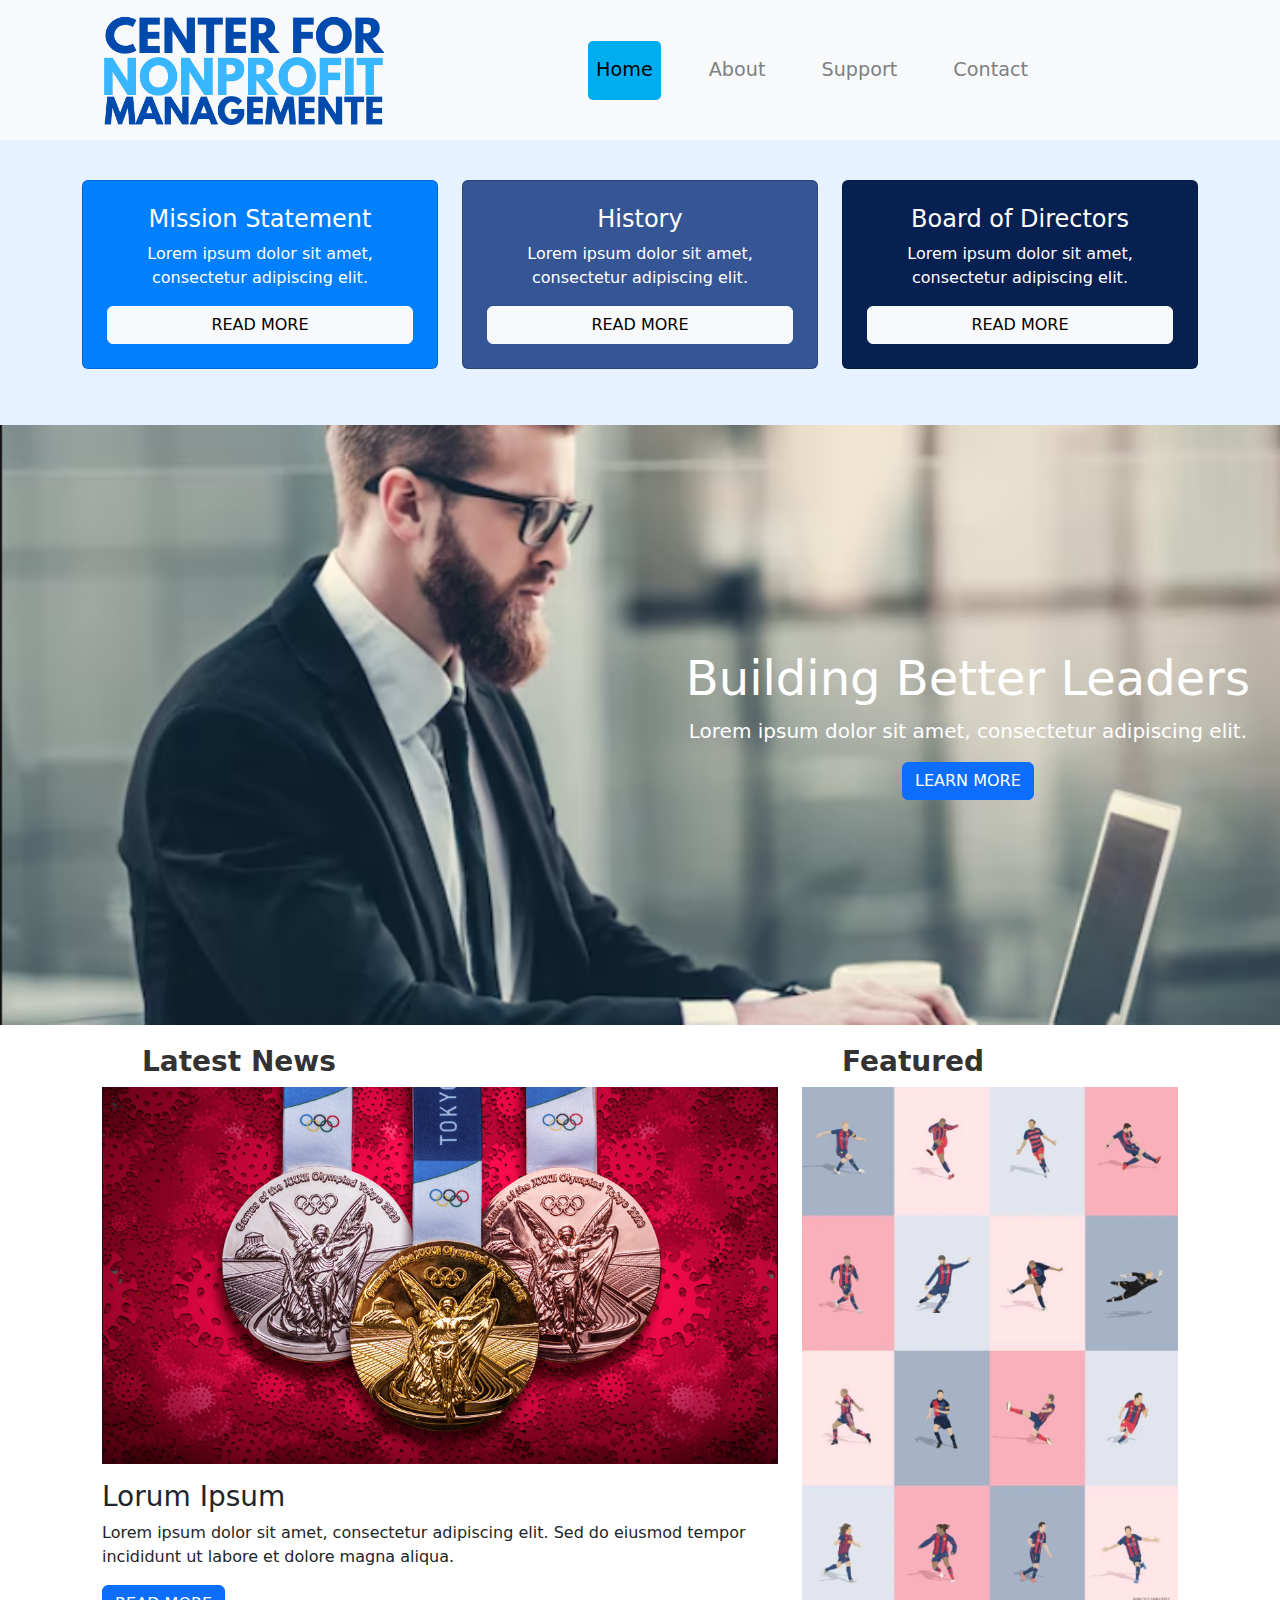
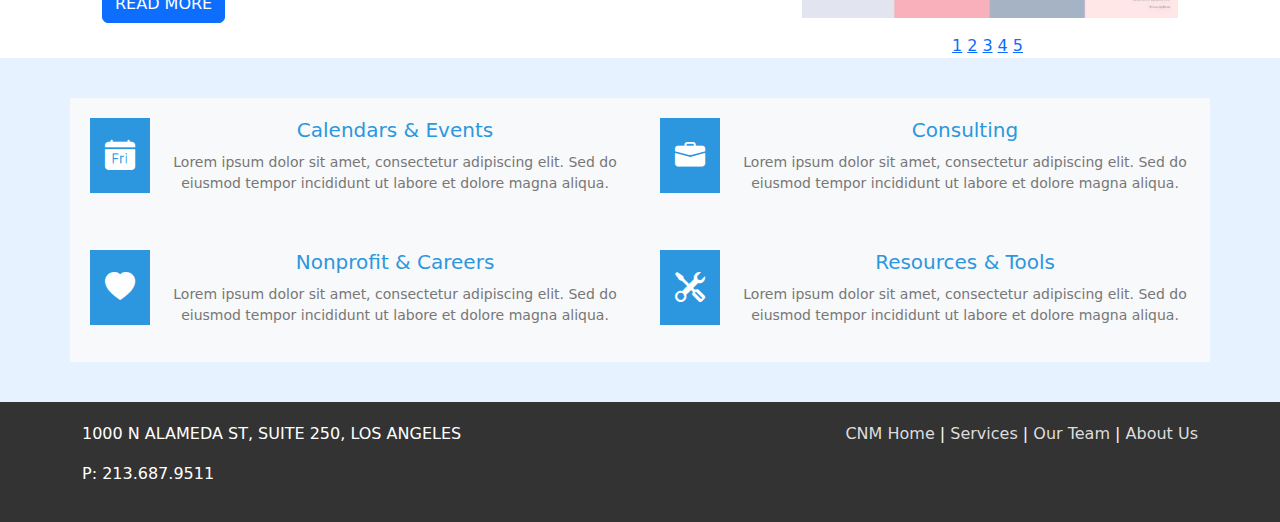
==== commit ad85f179: "Arreglos en el main" ====
--- a/Investigacion02_LME/index.html
+++ b/Investigacion02_LME/index.html
@@ -1,183 +1,3 @@
-<<<<<<< HEAD
-<!DOCTYPE html>
-<html lang="en">
-<head>
-    <meta charset="UTF-8">
-    <meta name="viewport" content="width=device-width, initial-scale=1.0">
-    <title>Building Better Leaders</title>
-    <link href="https://cdn.jsdelivr.net/npm/bootstrap@5.3.0-alpha1/dist/css/bootstrap.min.css" rel="stylesheet">  
-    <link href="https://cdn.jsdelivr.net/npm/bootstrap-icons/font/bootstrap-icons.css" rel="stylesheet">  
-    <link rel="stylesheet" href="style.css"> <!-- Archivo CSS externo -->
-</head>
-<body>
-    <!-- Navbar -->
-    <nav class="navbar navbar-expand-lg navbar-light bg-light">
-        <div class="container-fluid">
-            <a class="navbar-brand text-center logo-box" href="#">
-                <img src="img/logo.png" alt="Logo" class="logo-img"> <!-- Reemplaza con tu imagen -->
-            </a>
-            <button class="navbar-toggler" type="button" data-bs-toggle="collapse" data-bs-target="#navbarNav" aria-controls="navbarNav" aria-expanded="false" aria-label="Toggle navigation">
-                <span class="navbar-toggler-icon"></span>
-            </button>
-            <div class="collapse navbar-collapse" id="navbarNav">
-                <ul class="navbar-nav ms-auto">
-                    <li class="nav-item">
-                        <a class="nav-link active" href="#">Home</a>
-                    </li>
-                    <li class="nav-item">
-                        <a class="nav-link" href="#">About</a>
-                    </li>
-                    <li class="nav-item">
-                        <a class="nav-link" href="#">Support</a>
-                    </li>
-                    <li class="nav-item">
-                        <a class="nav-link" href="#">Contact</a>
-                    </li>
-                </ul>
-            </div>
-        </div>
-    </nav>
-    
-    <!-- Hero Section -->
-    
-    <!-- Cards Section -->
-    <main class="section-cards">
-        <section class="container">
-            <div class="row">
-                <div class="col-md-4 mb-3">
-                    <div class="card blue-card text-center p-4">
-                        <h3>Mission Statement</h3>
-                        <p>Lorem ipsum dolor sit amet, consectetur adipiscing elit.</p>
-                        <a href="#" class="btn btn-light">READ MORE</a>
-                    </div>
-                </div>
-                <div class="col-md-4 mb-3">
-                    <div class="card darklightblue-card text-center p-4">
-                        <h3>History</h3>
-                        <p>Lorem ipsum dolor sit amet, consectetur adipiscing elit.</p>
-                        <a href="#" class="btn btn-light">READ MORE</a>
-                    </div>
-                </div>
-                <div class="col-md-4 mb-3">
-                    <div class="card darkblue-card text-center p-4">
-                        <h3>Board of Directors</h3>
-                        <p>Lorem ipsum dolor sit amet, consectetur adipiscing elit.</p>
-                        <a href="#" class="btn btn-light">READ MORE</a>
-                    </div>
-                </div>
-            </div>
-        </section>
-    </main>
-    
-    <!-- Hero Section -->
-    <div class="texto hero-section text-center">
-        <div>
-            <h1>Building Better Leaders</h1>
-            <p>Lorem ipsum dolor sit amet, consectetur adipiscing elit.</p>
-            <a href="#" class="btn btn-primary">LEARN MORE</a>
-        </div>
-    </div>
-
-    <!-- Latest News Section -->
-    <div class="container latest-news">
-        <div class="contenedor row justify-content-center">
-            <div class="col-lg-7 col-md-7 col-sm-12">
-                <h2>Latest News</h2>
-                <img src="img/olimpicos.png" alt="News" class="img-fluid mb-3">
-                <h3>Lorum Ipsum</h3>
-                <p>Lorem ipsum dolor sit amet, consectetur adipiscing elit. Sed do eiusmod tempor incididunt ut labore et dolore magna aliqua.</p>
-                <a href="#" class="btn btn-primary">READ MORE</a>
-            </div>
-            <div class="col-lg-4 col-md-5 col-sm-12">
-                <h2>Featured</h2>
-                <img src="img/fcbarcelona.png" alt="Featured Image" class="img-fluid mb-3">
-                <div class="d-flex justify-content-center ">
-                    <a href="#">1</a>
-                    <a href="#">2</a>
-                    <a href="#">3</a>
-                    <a href="#">4</a>
-                    <a href="#">5</a>
-                </div>
-            </div>
-        </div>
-    </div>
-    
-    <!-- Service Boxes Section -->
-    <section class="section-cards">
-        <div class="container">
-            <div class="row">
-                <div class="col-md-6 service-box">
-                    <div class="content-wrapper">
-                        <div class="icon">
-                            <i class="bi bi-calendar-day-fill"></i>
-                        </div>
-                        <div class="text-content">
-                            <h4>Calendars & Events</h4>
-                            <p>Lorem ipsum dolor sit amet, consectetur adipiscing elit. Sed do eiusmod tempor incididunt ut labore et dolore magna aliqua.</p>
-                        </div>
-                    </div>
-                </div>
-                <div class="col-md-6 service-box">
-                    <div class="content-wrapper">
-                        <div class="icon">
-                            <i class="bi bi-briefcase-fill"></i>
-                        </div>
-                        <div class="text-content">
-                            <h4>Consulting</h4>
-                            <p>Lorem ipsum dolor sit amet, consectetur adipiscing elit. Sed do eiusmod tempor incididunt ut labore et dolore magna aliqua.</p>
-                        </div>
-                    </div>
-                </div>
-            </div>
-            <div class="row">
-                <div class="col-md-6 service-box">
-                    <div class="content-wrapper">
-                        <div class="icon">
-                            <i class="bi bi-heart-fill"></i>
-                        </div>
-                        <div class="text-content">
-                            <h4>Nonprofit & Careers</h4>
-                            <p>Lorem ipsum dolor sit amet, consectetur adipiscing elit. Sed do eiusmod tempor incididunt ut labore et dolore magna aliqua.</p>
-                        </div>
-                    </div>
-                </div>
-                <div class="col-md-6 service-box">
-                    <div class="content-wrapper">
-                        <div class="icon">
-                            <i class="bi bi-tools"></i>
-                        </div>
-                        <div class="text-content">
-                            <h4>Resources & Tools</h4>
-                            <p>Lorem ipsum dolor sit amet, consectetur adipiscing elit. Sed do eiusmod tempor incididunt ut labore et dolore magna aliqua.</p>
-                        </div>
-                    </div>
-                </div>
-            </div>
-        </div>
-    </section>
-
-    <!-- Footer -->
-    <footer>
-        <div class="container">
-            <div class="row">
-                <div class="col-md-6">
-                    <p>1000 N ALAMEDA ST, SUITE 250, LOS ANGELES</p>
-                    <p>P: 213.687.9511</p>
-                </div>
-                <div class="col-md-6 text-end">
-                    <a href="#">CNM Home</a> |
-                    <a href="#">Services</a> |
-                    <a href="#">Our Team</a> |
-                    <a href="#">About Us</a>
-                </div>
-            </div>
-        </div>
-    </footer>
-
-    <script src="https://cdn.jsdelivr.net/npm/bootstrap@5.3.0-alpha1/dist/js/bootstrap.bundle.min.js"></script>
-</body>
-</html>
-=======
 <!DOCTYPE html>
 <html lang="en">
 <head>
@@ -185,56 +5,40 @@
     <meta name="viewport" content="width=device-width, initial-scale=1.0">
     <title>Building Better Leaders</title>
     <link href="https://cdn.jsdelivr.net/npm/bootstrap@5.3.0-alpha1/dist/css/bootstrap.min.css" rel="stylesheet">  
-        <!-- Importar Bootstrap Icons -->
     <link href="https://cdn.jsdelivr.net/npm/bootstrap-icons/font/bootstrap-icons.css" rel="stylesheet">  
     <link rel="stylesheet" href="style.css"> <!-- Archivo CSS externo -->
 </head>
 <body>
     <!-- Navbar -->
-        <!-- Navbar -->
-        <nav class="navbar navbar-expand-lg navbar-light bg-light">
-            <div class="container-fluid">
-                <a class="navbar-brand text-center logo-box" href="#">
-                    <span class="d-block logo-line-1">CENTER FOR</span>
-                    <span class="d-block logo-line-2">NONPROFIT</span>
-                    <span class="d-block logo-line-3">MANAGEMENT</span>
-                </a>
-                <button class="navbar-toggler" type="button" data-bs-toggle="collapse" data-bs-target="#navbarNav" aria-controls="navbarNav" aria-expanded="false" aria-label="Toggle navigation">
-                    <span class="navbar-toggler-icon"></span>
-                </button>
-                
-                
-                <div class="collapse navbar-collapse" id="navbarNav">
-                    <ul class="navbar-nav ms-auto">
-                        <li class="nav-item">
-                            <a class="nav-link active" href="#">Home</a>
-                        </li>
-                        <li class="nav-item">
-                            <a class="nav-link" href="#">About</a>
-                        </li>
-                        <li class="nav-item">
-                            <a class="nav-link" href="#">Support</a>
-                        </li>
-                        <li class="nav-item">
-                            <a class="nav-link" href="#">Contact</a>
-                        </li>
-                    </ul>
-                </div>
+    <nav class="navbar navbar-expand-lg navbar-light bg-light">
+        <div class="container-fluid">
+            <a class="navbar-brand text-center logo-box" href="#">
+                <img src="img/logo.png" alt="Logo" class="logo-img"> <!-- Reemplaza con tu imagen -->
+            </a>
+            <button class="navbar-toggler" type="button" data-bs-toggle="collapse" data-bs-target="#navbarNav" aria-controls="navbarNav" aria-expanded="false" aria-label="Toggle navigation">
+                <span class="navbar-toggler-icon"></span>
+            </button>
+            <div class="collapse navbar-collapse" id="navbarNav">
+                <ul class="navbar-nav ms-auto">
+                    <li class="nav-item">
+                        <a class="nav-link active" href="#">Home</a>
+                    </li>
+                    <li class="nav-item">
+                        <a class="nav-link" href="#">About</a>
+                    </li>
+                    <li class="nav-item">
+                        <a class="nav-link" href="#">Support</a>
+                    </li>
+                    <li class="nav-item">
+                        <a class="nav-link" href="#">Contact</a>
+                    </li>
+                </ul>
             </div>
-        </nav>
+        </div>
+    </nav>
     
     <!-- Hero Section -->
-        
-    <!-- Hero Section -->
-    <div class="texto hero-section text-center">
-        <div>
-            
-            <h1>Building Better Leaders</h1>
-            <p>Lorem ipsum dolor sit amet, consectetur adipiscing elit.</p>
-            <a href="#" class="btn btn-primary">LEARN MORE</a>
-        </div>
-    </div>
-
+    
     <!-- Cards Section -->
     <main class="section-cards">
         <section class="container">
@@ -243,62 +47,52 @@
                     <div class="card blue-card text-center p-4">
                         <h3>Mission Statement</h3>
                         <p>Lorem ipsum dolor sit amet, consectetur adipiscing elit.</p>
-                        <a href="#">READ <b>MORE</b>
-                            <svg xmlns="http://www.w3.org/2000/svg" width="16" height="16" fill="currentColor" class="bi bi-caret-right-fill" viewBox="0 0 16 16">
-                                <path d="m12.14 8.753-5.482 4.796c-.646.566-1.658.106-1.658-.753V3.204a1 1 0 0 1 1.659-.753l5.48 4.796a1 1 0 0 1 0 1.506z"/>
-                            </svg>
-                        </a>
-                        
+                        <a href="#" class="btn btn-light">READ MORE</a>
                     </div>
                 </div>
                 <div class="col-md-4 mb-3">
                     <div class="card darklightblue-card text-center p-4">
                         <h3>History</h3>
                         <p>Lorem ipsum dolor sit amet, consectetur adipiscing elit.</p>
-                        <a href="#">READ <b>MORE</b>
-                            <svg xmlns="http://www.w3.org/2000/svg" width="16" height="16" fill="currentColor" class="bi bi-caret-right-fill" viewBox="0 0 16 16">
-                                <path d="m12.14 8.753-5.482 4.796c-.646.566-1.658.106-1.658-.753V3.204a1 1 0 0 1 1.659-.753l5.48 4.796a1 1 0 0 1 0 1.506z"/>
-                            </svg>
-                        </a>
+                        <a href="#" class="btn btn-light">READ MORE</a>
                     </div>
                 </div>
                 <div class="col-md-4 mb-3">
                     <div class="card darkblue-card text-center p-4">
                         <h3>Board of Directors</h3>
                         <p>Lorem ipsum dolor sit amet, consectetur adipiscing elit.</p>
-                        <a href="#">READ <b>MORE</b>
-                            <svg xmlns="http://www.w3.org/2000/svg" width="16" height="16" fill="currentColor" class="bi bi-caret-right-fill" viewBox="0 0 16 16">
-                                <path d="m12.14 8.753-5.482 4.796c-.646.566-1.658.106-1.658-.753V3.204a1 1 0 0 1 1.659-.753l5.48 4.796a1 1 0 0 1 0 1.506z"/>
-                            </svg>
-                        </a>
+                        <a href="#" class="btn btn-light">READ MORE</a>
                     </div>
                 </div>
             </div>
         </section>
     </main>
+    
+    <!-- Hero Section -->
+    <div class="texto hero-section text-center">
+        <div>
+            <h1>Building Better Leaders</h1>
+            <p>Lorem ipsum dolor sit amet, consectetur adipiscing elit.</p>
+            <a href="#" class="btn btn-primary">LEARN MORE</a>
+        </div>
+    </div>
 
     <!-- Latest News Section -->
     <div class="container latest-news">
         <div class="contenedor row justify-content-center">
-            <!-- Latest News ocupa el 60% -->
             <div class="col-lg-7 col-md-7 col-sm-12">
                 <h2>Latest News</h2>
                 <img src="img/olimpicos.png" alt="News" class="img-fluid mb-3">
                 <h3>Lorum Ipsum</h3>
                 <p>Lorem ipsum dolor sit amet, consectetur adipiscing elit. Sed do eiusmod tempor incididunt ut labore et dolore magna aliqua.</p>
-                <a href="#" class="boton-principal" style="margin-bottom: 15px;">READ <b>MORE</b>
-                    <svg xmlns="http://www.w3.org/2000/svg" width="16" height="16" fill="currentColor" class="bi bi-caret-right-fill" viewBox="0 0 16 16">
-                        <path d="m12.14 8.753-5.482 4.796c-.646.566-1.658.106-1.658-.753V3.204a1 1 0 0 1 1.659-.753l5.48 4.796a1 1 0 0 1 0 1.506z"/>
-                    </svg>
-                </a>
+                <a href="#" class="btn btn-primary">READ MORE</a>
             </div>
-            <!-- Featured ocupa el 30% -->
             <div class="col-lg-4 col-md-5 col-sm-12">
                 <h2>Featured</h2>
-                <img src="img/fcbarcelona.png" alt="Featured Image">
-                <div class="d-flex justify-content-end" style="padding-right: 106px;">
+                <img src="img/fcbarcelona.png" alt="Featured Image" class="img-fluid mb-3">
+                <div class="d-flex justify-content-center ">
                     <a href="#">1</a>
-                    <a href="#"><b>2</b></a>
+                    <a href="#">2</a>
                     <a href="#">3</a>
                     <a href="#">4</a>
                     <a href="#">5</a>
@@ -307,8 +101,6 @@
         </div>
     </div>
     
-    
-
     <!-- Service Boxes Section -->
     <section class="section-cards">
         <div class="container">
@@ -383,5 +175,4 @@
 
     <script src="https://cdn.jsdelivr.net/npm/bootstrap@5.3.0-alpha1/dist/js/bootstrap.bundle.min.js"></script>
 </body>
-</html>
->>>>>>> Alexis
+</html>--- a/Investigacion02_LME/style.css
+++ b/Investigacion02_LME/style.css
@@ -1,195 +1,4 @@
-<<<<<<< HEAD
-/*------------- HERO SECTION ------*/
-.hero-section {
-    background-image: url('img/prueba1.png'); /* Aquí colocas tu imagen de fondo */
-    background-size: cover; /* La imagen cubre toda la sección */
-    background-position: center; /* La imagen está centrada */
-    color: white;
-    height: 600px;
-    display: flex;
-    text-align: right;
-    align-items: center; /* Centra el contenido verticalmente */
-    justify-content: right; /* Centra el contenido horizontalmente */
-    padding-right: 30px;
-}
-
-.hero-section h1 {
-    font-size: 3rem; /* Tamaño grande para el título principal */
-}
-
-.hero-section p {
-    font-size: 1.25rem; /* Tamaño adecuado para párrafos */
-}
-
-
-/*------------- NAVBAR (Actualizado) -------------*/
-
-.navbar {
-    display: flex;
-    justify-content: space-between; /* Espacio entre el logo y los botones */
-    align-items: center;
-    padding: 10px 50px; /* Aumenta el padding para expandir el espacio */
-    background-color: white;
-}
-
-.navbar-brand {
-    margin-right: auto; /* Desplaza el logo hacia la izquierda */
-    padding-left: 20px; /* Ajusta la posición del logo */
-    flex: 1; /* Permite que el logo ocupe más espacio */
-}
-
-.navbar-nav {
-    display: flex;
-    justify-content: center; /* Centra los botones */
-    flex-grow: 2; /* Permite que el contenedor de los botones ocupe más espacio */
-}
-
-.nav-item {
-    margin: 0 20px; /* Aumenta la separación entre los botones */
-}
-
-.nav-link {
-    color: gray;
-    padding: 15px 30px; /* Aumenta el padding para hacer los botones más grandes */
-    font-size: 1.2rem; /* Aumenta el tamaño de la fuente */
-    transition: background-color 0.3s ease;
-    border-radius: 5px; /* Mantiene el borde redondeado */
-}
-
-.nav-link.active {
-    background-color: #00ADEF; /* Color azul para el botón activo */
-    color: white;
-}
-
-.nav-link:hover {
-    background-color: #00ADEF; /* Color azul en hover */
-    color: white;
-}
-
-/*------------- SECTION CARDS ------*/
-.section-cards {
-    background-color: #e6f2ff; /* Fondo azul claro para las tarjetas */
-    padding: 20px; /* Espaciado interno */
-}
-
-.section-cards h3 {
-    font-size: 1.5rem; /* Tamaño adecuado para los títulos de las tarjetas */
-    color: white;
-}
-
-.section-cards p {
-    color: white; /* Color de los párrafos en las tarjetas */
-}
-
-/* Estilos para tarjetas con fondo azul */
-.blue-card {
-    background-color: #0080ff; /* Fondo azul claro */
-}
-
-/* Estilos para tarjetas con fondo azul oscuro */
-.darklightblue-card {
-    background-color: #365594; /* Fondo azul oscuro */
-}
-
-.darkblue-card {
-    background-color: #072052; /* Fondo azul oscuro */
-}
-
-/*------------- LATEST SECTION ------*/
-.latest-news {
-    margin: 40px 0; /* Margen superior e inferior */
-}
-
-.latest-news h2, .featured h2 {
-    display: flex;
-    margin-left: 40px;
-    align-content: space-evenly; /* Distribución equitativa del espacio */
-    font-size: 1.75rem;
-    color: #333; /* Texto gris oscuro */
-    font-weight: bold; /* Texto en negrita */
-}
-
-.contenedor {
-    margin-top: 20px;
-}
-
-.container.latest-news {
-    max-width: 1200px; /* Ancho máximo para centrar el contenido */
-    margin: 0 auto; /* Centrado horizontal */
-}
-
-.latest-news .d-flex a {
-    margin-right: 5px; /* Espaciado entre los números en la sección Featured */
-}
-
-/*------------- SERVICE CARDS SECTION ------*/
-.section-cards {
-    padding: 40px 0; /* Espaciado superior e inferior */
-}
-
-.service-box {
-    display: flex;
-    flex-direction: column; /* Alinea el contenido en columna */
-    align-items: center;    /* Centra los elementos horizontalmente */
-    text-align: center;     /* Alinea el texto al centro */        
-    padding: 20px;
-    background-color: #f8f9fa; /* Fondo gris claro */
-    transition: background-color 0.3s ease; /* Animación suave al pasar el ratón */
-}
-
-.service-box:hover {
-    background-color: #e9ecef; /* Cambio de color al pasar el ratón */
-}
-
-.icon {
-    background-color: #2c97de; /* Fondo azul para el ícono */
-    padding: 15px;
-    margin-right: 20px; /* Separación del texto */
-}
-
-.icon i {
-    font-size: 30px; /* Tamaño del ícono */
-    color: white; /* Color del ícono blanco */
-}
-
-.service-box h4 {
-    font-size: 20px; /* Tamaño de título en las tarjetas */
-    margin-bottom: 10px;
-    color: #2c97de; /* Color del título azul */
-}
-
-.service-box p {
-    font-size: 14px; /* Tamaño del texto en las tarjetas */
-    color: #777; /* Texto gris */
-}
-
-.content-wrapper {
-    display: flex; /* Establece un diseño en línea para el ícono y el texto */
-    align-items: flex-start; /* Alinea el ícono y el texto en la parte superior */
-}
-
-/*------------- FOOTER ------*/
-footer {
-    background-color: #333; /* Fondo gris oscuro */
-    color: white; /* Texto blanco */
-    padding: 20px 0; /* Espaciado interno en el pie de página */
-}
-
-footer a {
-    color: #ddd; /* Color gris claro para los enlaces */
-    text-decoration: none; /* Sin subrayado en los enlaces */
-}
-
-footer a:hover {
-    text-decoration: underline; /* Subrayado al pasar el ratón por los enlaces */
-}
-
-.logo-img {
-    width: 280px; /* Ajusta al tamaño del logo original */
-    height: auto; /* Mantiene la proporción de la imagen */
-}
-=======
-/*------------- HERO SECTION------*/
+/*------------- HERO SECTION ------*/
 .hero-section {
     background-image: url('img/prueba1.png'); /* Aquí colocas tu imagen de fondo */
     background-size: cover; /* La imagen cubre toda la sección */
@@ -211,40 +20,53 @@
     font-size: 1.25rem; /* Tamaño adecuado para párrafos */
 }
 
-/*------------- LOGO SECTION------*/
-.logo-box {
-    width: 280px; /* Ancho del rectángulo del logo */
-    padding: 5px;
-    background-color: white; /* Fondo blanco para el logo */
-    border: 2px solid #00aef0; /* Borde azul */
-    text-align: center; /* Centra el texto dentro del logo */
+
+/*------------- NAVBAR (Actualizado) -------------*/
+
+.navbar {
+    display: flex;
+    justify-content: space-between; /* Espacio entre el logo y los botones */
+    align-items: center;
+    padding: 10px 50px; /* Aumenta el padding para expandir el espacio */
+    background-color: white;
 }
 
-.logo-line-1, .logo-line-2, .logo-line-3 {
-    text-align: center;
-    font-weight: bold; /* Negrita para las tres líneas */
-    margin: 0; /* Eliminar margen entre las líneas */
-    line-height: 0.9; /* Reducir espacio entre las palabras */
+.navbar-brand {
+    margin-right: auto; /* Desplaza el logo hacia la izquierda */
+    padding-left: 20px; /* Ajusta la posición del logo */
+    flex: 1; /* Permite que el logo ocupe más espacio */
 }
 
-.logo-line-1 {
-    color: #044a8b; /* Azul claro */
-    font-size: 16px; /* Tamaño pequeño para 'CENTER FOR' */
+.navbar-nav {
+    display: flex;
+    justify-content: center; /* Centra los botones */
+    flex-grow: 2; /* Permite que el contenedor de los botones ocupe más espacio */
 }
 
-.logo-line-2 {
-    color: #4794dd; /* Azul más claro */
-    font-size: 28px; /* Tamaño grande para 'NONPROFIT' */
+.nav-item {
+    margin: 0 20px; /* Aumenta la separación entre los botones */
 }
 
-.logo-line-3 {
-    color: #044a8b; /* Azul claro */
-    font-size: 20px; /* Tamaño medio para 'MANAGEMENT' */
+.nav-link {
+    color: gray;
+    padding: 15px 30px; /* Aumenta el padding para hacer los botones más grandes */
+    font-size: 1.2rem; /* Aumenta el tamaño de la fuente */
+    transition: background-color 0.3s ease;
+    border-radius: 5px; /* Mantiene el borde redondeado */
 }
 
-/*------------- SECTION CARDS------*/
+.nav-link.active {
+    background-color: #00ADEF; /* Color azul para el botón activo */
+    color: white;
+}
+
+.nav-link:hover {
+    background-color: #00ADEF; /* Color azul en hover */
+    color: white;
+}
+
+/*------------- SECTION CARDS ------*/
 .section-cards {
-    
     background-color: #e6f2ff; /* Fondo azul claro para las tarjetas */
     padding: 20px; /* Espaciado interno */
 }
@@ -267,30 +89,12 @@
 .darklightblue-card {
     background-color: #365594; /* Fondo azul oscuro */
 }
+
 .darkblue-card {
     background-color: #072052; /* Fondo azul oscuro */
 }
 
-/* Estilos para los botenes de "Read More" */
-main>section>div>div>div>a{
-    color:white;
-    text-decoration: none;
-    text-align: left;
-    display: inline;
-}
-
-svg{
-    position: relative;
-    bottom: 2px;
-    transition: 1s;
-}
-
-a:hover>svg{
-    transition: 1s;
-    transform: translateX(12px);
-}
-
-/*------------- LATEST SECTION------*/
+/*------------- LATEST SECTION ------*/
 .latest-news {
     margin: 40px 0; /* Margen superior e inferior */
 }
@@ -303,11 +107,12 @@
     color: #333; /* Texto gris oscuro */
     font-weight: bold; /* Texto en negrita */
 }
-.contenedor{
+
+.contenedor {
     margin-top: 20px;
 }
+
 .container.latest-news {
-    
     max-width: 1200px; /* Ancho máximo para centrar el contenido */
     margin: 0 auto; /* Centrado horizontal */
 }
@@ -316,29 +121,7 @@
     margin-right: 5px; /* Espaciado entre los números en la sección Featured */
 }
 
-div>img{
-    max-width: 100%;
-    height: 375px;
-}
-
-div>div>div>a.boton-principal{
-    color: blue;
-    text-decoration: none;
-    text-align: left;
-    display: inline;
-}
-
-div>div>div>a{
-    text-decoration: none;
-    float: left;
-    margin-right: 0.8em;
-}
-
-div>div>div>a:nth-child(2){
-    color: darkslategray;
-}
-
-/*------------- SERVICE CARDS SECTION------*/
+/*------------- SERVICE CARDS SECTION ------*/
 .section-cards {
     padding: 40px 0; /* Espaciado superior e inferior */
 }
@@ -384,7 +167,7 @@
     align-items: flex-start; /* Alinea el ícono y el texto en la parte superior */
 }
 
-/*------------- FOOTER------*/
+/*------------- FOOTER ------*/
 footer {
     background-color: #333; /* Fondo gris oscuro */
     color: white; /* Texto blanco */
@@ -399,4 +182,8 @@
 footer a:hover {
     text-decoration: underline; /* Subrayado al pasar el ratón por los enlaces */
 }
->>>>>>> Alexis
+
+.logo-img {
+    width: 280px; /* Ajusta al tamaño del logo original */
+    height: auto; /* Mantiene la proporción de la imagen */
+}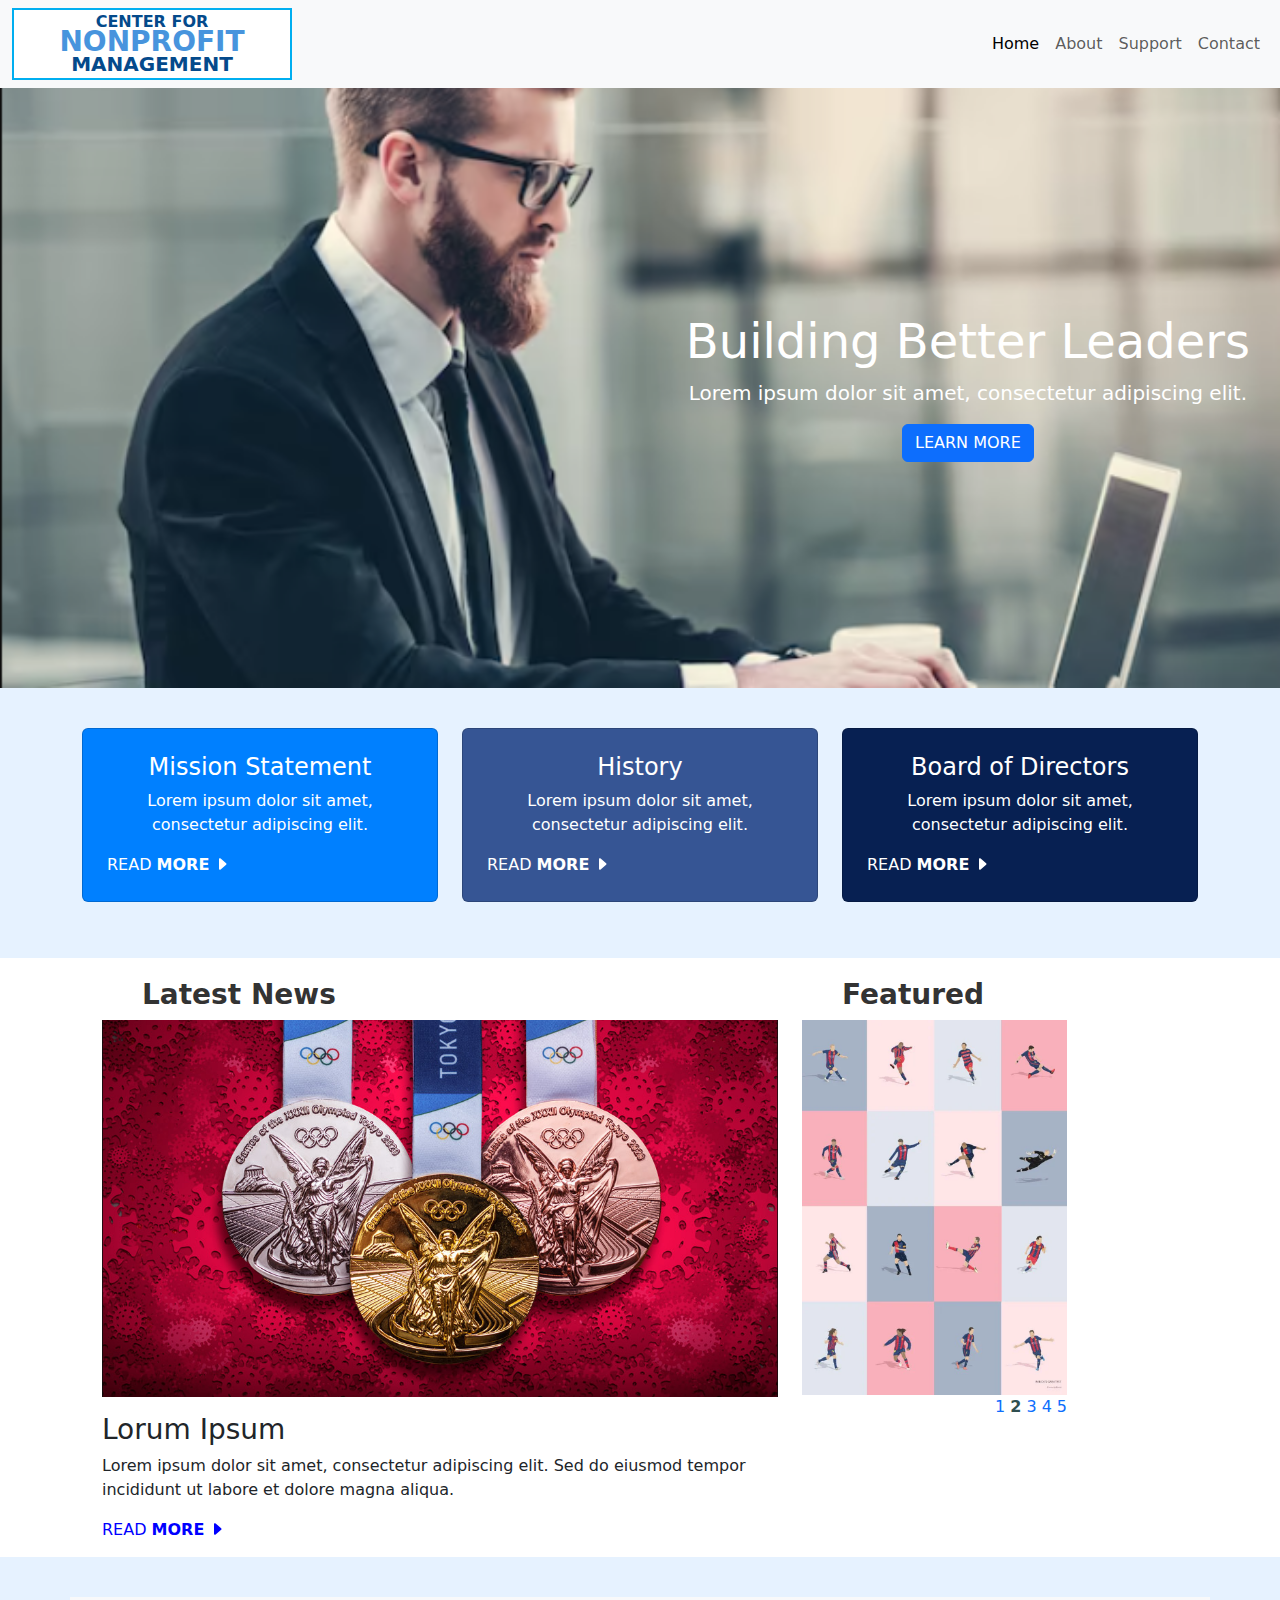
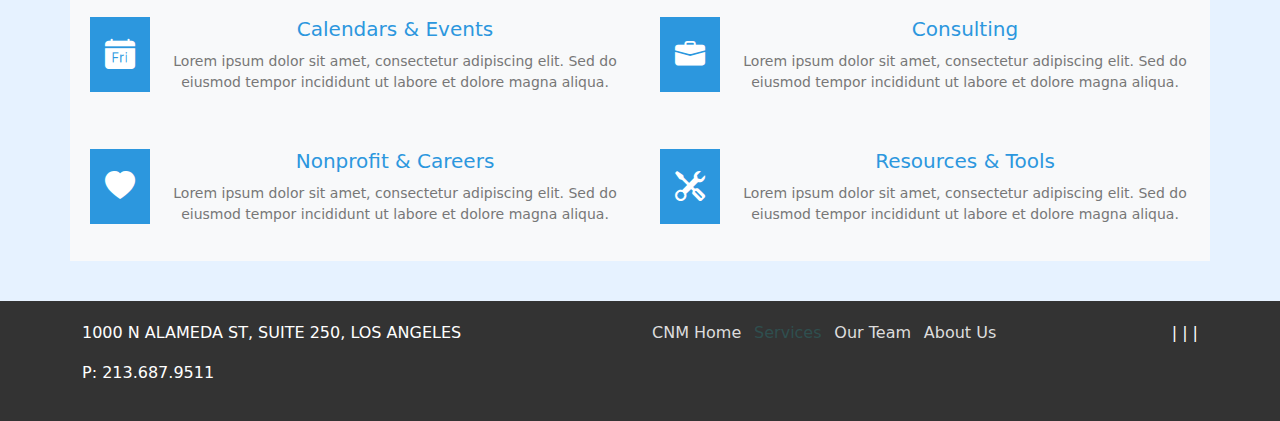
==== commit 73ae3d4a: "Añadiendo los cambios del body" ====
--- a/Investigacion02_LME/index.html
+++ b/Investigacion02_LME/index.html
@@ -1,178 +1,206 @@
-<!DOCTYPE html>
-<html lang="en">
-<head>
-    <meta charset="UTF-8">
-    <meta name="viewport" content="width=device-width, initial-scale=1.0">
-    <title>Building Better Leaders</title>
-    <link href="https://cdn.jsdelivr.net/npm/bootstrap@5.3.0-alpha1/dist/css/bootstrap.min.css" rel="stylesheet">  
-    <link href="https://cdn.jsdelivr.net/npm/bootstrap-icons/font/bootstrap-icons.css" rel="stylesheet">  
-    <link rel="stylesheet" href="style.css"> <!-- Archivo CSS externo -->
-</head>
-<body>
-    <!-- Navbar -->
-    <nav class="navbar navbar-expand-lg navbar-light bg-light">
-        <div class="container-fluid">
-            <a class="navbar-brand text-center logo-box" href="#">
-                <img src="img/logo.png" alt="Logo" class="logo-img"> <!-- Reemplaza con tu imagen -->
-            </a>
-            <button class="navbar-toggler" type="button" data-bs-toggle="collapse" data-bs-target="#navbarNav" aria-controls="navbarNav" aria-expanded="false" aria-label="Toggle navigation">
-                <span class="navbar-toggler-icon"></span>
-            </button>
-            <div class="collapse navbar-collapse" id="navbarNav">
-                <ul class="navbar-nav ms-auto">
-                    <li class="nav-item">
-                        <a class="nav-link active" href="#">Home</a>
-                    </li>
-                    <li class="nav-item">
-                        <a class="nav-link" href="#">About</a>
-                    </li>
-                    <li class="nav-item">
-                        <a class="nav-link" href="#">Support</a>
-                    </li>
-                    <li class="nav-item">
-                        <a class="nav-link" href="#">Contact</a>
-                    </li>
-                </ul>
-            </div>
-        </div>
-    </nav>
-    
-    <!-- Hero Section -->
-    
-    <!-- Cards Section -->
-    <main class="section-cards">
-        <section class="container">
-            <div class="row">
-                <div class="col-md-4 mb-3">
-                    <div class="card blue-card text-center p-4">
-                        <h3>Mission Statement</h3>
-                        <p>Lorem ipsum dolor sit amet, consectetur adipiscing elit.</p>
-                        <a href="#" class="btn btn-light">READ MORE</a>
-                    </div>
-                </div>
-                <div class="col-md-4 mb-3">
-                    <div class="card darklightblue-card text-center p-4">
-                        <h3>History</h3>
-                        <p>Lorem ipsum dolor sit amet, consectetur adipiscing elit.</p>
-                        <a href="#" class="btn btn-light">READ MORE</a>
-                    </div>
-                </div>
-                <div class="col-md-4 mb-3">
-                    <div class="card darkblue-card text-center p-4">
-                        <h3>Board of Directors</h3>
-                        <p>Lorem ipsum dolor sit amet, consectetur adipiscing elit.</p>
-                        <a href="#" class="btn btn-light">READ MORE</a>
-                    </div>
-                </div>
-            </div>
-        </section>
-    </main>
-    
-    <!-- Hero Section -->
-    <div class="texto hero-section text-center">
-        <div>
-            <h1>Building Better Leaders</h1>
-            <p>Lorem ipsum dolor sit amet, consectetur adipiscing elit.</p>
-            <a href="#" class="btn btn-primary">LEARN MORE</a>
-        </div>
-    </div>
-
-    <!-- Latest News Section -->
-    <div class="container latest-news">
-        <div class="contenedor row justify-content-center">
-            <div class="col-lg-7 col-md-7 col-sm-12">
-                <h2>Latest News</h2>
-                <img src="img/olimpicos.png" alt="News" class="img-fluid mb-3">
-                <h3>Lorum Ipsum</h3>
-                <p>Lorem ipsum dolor sit amet, consectetur adipiscing elit. Sed do eiusmod tempor incididunt ut labore et dolore magna aliqua.</p>
-                <a href="#" class="btn btn-primary">READ MORE</a>
-            </div>
-            <div class="col-lg-4 col-md-5 col-sm-12">
-                <h2>Featured</h2>
-                <img src="img/fcbarcelona.png" alt="Featured Image" class="img-fluid mb-3">
-                <div class="d-flex justify-content-center ">
-                    <a href="#">1</a>
-                    <a href="#">2</a>
-                    <a href="#">3</a>
-                    <a href="#">4</a>
-                    <a href="#">5</a>
-                </div>
-            </div>
-        </div>
-    </div>
-    
-    <!-- Service Boxes Section -->
-    <section class="section-cards">
-        <div class="container">
-            <div class="row">
-                <div class="col-md-6 service-box">
-                    <div class="content-wrapper">
-                        <div class="icon">
-                            <i class="bi bi-calendar-day-fill"></i>
-                        </div>
-                        <div class="text-content">
-                            <h4>Calendars & Events</h4>
-                            <p>Lorem ipsum dolor sit amet, consectetur adipiscing elit. Sed do eiusmod tempor incididunt ut labore et dolore magna aliqua.</p>
-                        </div>
-                    </div>
-                </div>
-                <div class="col-md-6 service-box">
-                    <div class="content-wrapper">
-                        <div class="icon">
-                            <i class="bi bi-briefcase-fill"></i>
-                        </div>
-                        <div class="text-content">
-                            <h4>Consulting</h4>
-                            <p>Lorem ipsum dolor sit amet, consectetur adipiscing elit. Sed do eiusmod tempor incididunt ut labore et dolore magna aliqua.</p>
-                        </div>
-                    </div>
-                </div>
-            </div>
-            <div class="row">
-                <div class="col-md-6 service-box">
-                    <div class="content-wrapper">
-                        <div class="icon">
-                            <i class="bi bi-heart-fill"></i>
-                        </div>
-                        <div class="text-content">
-                            <h4>Nonprofit & Careers</h4>
-                            <p>Lorem ipsum dolor sit amet, consectetur adipiscing elit. Sed do eiusmod tempor incididunt ut labore et dolore magna aliqua.</p>
-                        </div>
-                    </div>
-                </div>
-                <div class="col-md-6 service-box">
-                    <div class="content-wrapper">
-                        <div class="icon">
-                            <i class="bi bi-tools"></i>
-                        </div>
-                        <div class="text-content">
-                            <h4>Resources & Tools</h4>
-                            <p>Lorem ipsum dolor sit amet, consectetur adipiscing elit. Sed do eiusmod tempor incididunt ut labore et dolore magna aliqua.</p>
-                        </div>
-                    </div>
-                </div>
-            </div>
-        </div>
-    </section>
-
-    <!-- Footer -->
-    <footer>
-        <div class="container">
-            <div class="row">
-                <div class="col-md-6">
-                    <p>1000 N ALAMEDA ST, SUITE 250, LOS ANGELES</p>
-                    <p>P: 213.687.9511</p>
-                </div>
-                <div class="col-md-6 text-end">
-                    <a href="#">CNM Home</a> |
-                    <a href="#">Services</a> |
-                    <a href="#">Our Team</a> |
-                    <a href="#">About Us</a>
-                </div>
-            </div>
-        </div>
-    </footer>
-
-    <script src="https://cdn.jsdelivr.net/npm/bootstrap@5.3.0-alpha1/dist/js/bootstrap.bundle.min.js"></script>
-</body>
-</html>+<!DOCTYPE html>
+<html lang="en">
+<head>
+    <meta charset="UTF-8">
+    <meta name="viewport" content="width=device-width, initial-scale=1.0">
+    <title>Building Better Leaders</title>
+    <link href="https://cdn.jsdelivr.net/npm/bootstrap@5.3.0-alpha1/dist/css/bootstrap.min.css" rel="stylesheet">  
+        <!-- Importar Bootstrap Icons -->
+    <link href="https://cdn.jsdelivr.net/npm/bootstrap-icons/font/bootstrap-icons.css" rel="stylesheet">  
+    <link rel="stylesheet" href="style.css"> <!-- Archivo CSS externo -->
+</head>
+<body>
+    <!-- Navbar -->
+        <!-- Navbar -->
+        <nav class="navbar navbar-expand-lg navbar-light bg-light">
+            <div class="container-fluid">
+                <a class="navbar-brand text-center logo-box" href="#">
+                    <span class="d-block logo-line-1">CENTER FOR</span>
+                    <span class="d-block logo-line-2">NONPROFIT</span>
+                    <span class="d-block logo-line-3">MANAGEMENT</span>
+                </a>
+                <button class="navbar-toggler" type="button" data-bs-toggle="collapse" data-bs-target="#navbarNav" aria-controls="navbarNav" aria-expanded="false" aria-label="Toggle navigation">
+                    <span class="navbar-toggler-icon"></span>
+                </button>
+                
+                
+                <div class="collapse navbar-collapse" id="navbarNav">
+                    <ul class="navbar-nav ms-auto">
+                        <li class="nav-item">
+                            <a class="nav-link active" href="#">Home</a>
+                        </li>
+                        <li class="nav-item">
+                            <a class="nav-link" href="#">About</a>
+                        </li>
+                        <li class="nav-item">
+                            <a class="nav-link" href="#">Support</a>
+                        </li>
+                        <li class="nav-item">
+                            <a class="nav-link" href="#">Contact</a>
+                        </li>
+                    </ul>
+                </div>
+            </div>
+        </nav>
+    
+    <!-- Hero Section -->
+        
+    <!-- Hero Section -->
+    <div class="texto hero-section text-center">
+        <div>
+            
+            <h1>Building Better Leaders</h1>
+            <p>Lorem ipsum dolor sit amet, consectetur adipiscing elit.</p>
+            <a href="#" class="btn btn-primary">LEARN MORE</a>
+        </div>
+    </div>
+
+    <!-- Cards Section -->
+    <main class="section-cards">
+        <section class="container">
+            <div class="row">
+                <div class="col-md-4 mb-3">
+                    <div class="card blue-card text-center p-4">
+                        <h3>Mission Statement</h3>
+                        <p>Lorem ipsum dolor sit amet, consectetur adipiscing elit.</p>
+                        <a href="#">READ <b>MORE</b>
+                            <svg xmlns="http://www.w3.org/2000/svg" width="16" height="16" fill="currentColor" class="bi bi-caret-right-fill" viewBox="0 0 16 16">
+                                <path d="m12.14 8.753-5.482 4.796c-.646.566-1.658.106-1.658-.753V3.204a1 1 0 0 1 1.659-.753l5.48 4.796a1 1 0 0 1 0 1.506z"/>
+                            </svg>
+                        </a>
+                        
+                    </div>
+                </div>
+                <div class="col-md-4 mb-3">
+                    <div class="card darklightblue-card text-center p-4">
+                        <h3>History</h3>
+                        <p>Lorem ipsum dolor sit amet, consectetur adipiscing elit.</p>
+                        <a href="#">READ <b>MORE</b>
+                            <svg xmlns="http://www.w3.org/2000/svg" width="16" height="16" fill="currentColor" class="bi bi-caret-right-fill" viewBox="0 0 16 16">
+                                <path d="m12.14 8.753-5.482 4.796c-.646.566-1.658.106-1.658-.753V3.204a1 1 0 0 1 1.659-.753l5.48 4.796a1 1 0 0 1 0 1.506z"/>
+                            </svg>
+                        </a>
+                    </div>
+                </div>
+                <div class="col-md-4 mb-3">
+                    <div class="card darkblue-card text-center p-4">
+                        <h3>Board of Directors</h3>
+                        <p>Lorem ipsum dolor sit amet, consectetur adipiscing elit.</p>
+                        <a href="#">READ <b>MORE</b>
+                            <svg xmlns="http://www.w3.org/2000/svg" width="16" height="16" fill="currentColor" class="bi bi-caret-right-fill" viewBox="0 0 16 16">
+                                <path d="m12.14 8.753-5.482 4.796c-.646.566-1.658.106-1.658-.753V3.204a1 1 0 0 1 1.659-.753l5.48 4.796a1 1 0 0 1 0 1.506z"/>
+                            </svg>
+                        </a>
+                    </div>
+                </div>
+            </div>
+        </section>
+    </main>
+
+    <!-- Latest News Section -->
+    <div class="container latest-news">
+        <div class="contenedor row justify-content-center">
+            <!-- Latest News ocupa el 60% -->
+            <div class="col-lg-7 col-md-7 col-sm-12">
+                <h2>Latest News</h2>
+                <img src="img/olimpicos.png" alt="News" class="img-fluid mb-3">
+                <h3>Lorum Ipsum</h3>
+                <p>Lorem ipsum dolor sit amet, consectetur adipiscing elit. Sed do eiusmod tempor incididunt ut labore et dolore magna aliqua.</p>
+                <a href="#" class="boton-principal" style="margin-bottom: 15px;">READ <b>MORE</b>
+                    <svg xmlns="http://www.w3.org/2000/svg" width="16" height="16" fill="currentColor" class="bi bi-caret-right-fill" viewBox="0 0 16 16">
+                        <path d="m12.14 8.753-5.482 4.796c-.646.566-1.658.106-1.658-.753V3.204a1 1 0 0 1 1.659-.753l5.48 4.796a1 1 0 0 1 0 1.506z"/>
+                    </svg>
+                </a>
+            </div>
+            <!-- Featured ocupa el 30% -->
+            <div class="col-lg-4 col-md-5 col-sm-12">
+                <h2>Featured</h2>
+                <img src="img/fcbarcelona.png" alt="Featured Image">
+                <div class="d-flex justify-content-end" style="padding-right: 106px;">
+                    <a href="#">1</a>
+                    <a href="#"><b>2</b></a>
+                    <a href="#">3</a>
+                    <a href="#">4</a>
+                    <a href="#">5</a>
+                </div>
+            </div>
+        </div>
+    </div>
+    
+    
+
+    <!-- Service Boxes Section -->
+    <section class="section-cards">
+        <div class="container">
+            <div class="row">
+                <div class="col-md-6 service-box">
+                    <div class="content-wrapper">
+                        <div class="icon">
+                            <i class="bi bi-calendar-day-fill"></i>
+                        </div>
+                        <div class="text-content">
+                            <h4>Calendars & Events</h4>
+                            <p>Lorem ipsum dolor sit amet, consectetur adipiscing elit. Sed do eiusmod tempor incididunt ut labore et dolore magna aliqua.</p>
+                        </div>
+                    </div>
+                </div>
+                <div class="col-md-6 service-box">
+                    <div class="content-wrapper">
+                        <div class="icon">
+                            <i class="bi bi-briefcase-fill"></i>
+                        </div>
+                        <div class="text-content">
+                            <h4>Consulting</h4>
+                            <p>Lorem ipsum dolor sit amet, consectetur adipiscing elit. Sed do eiusmod tempor incididunt ut labore et dolore magna aliqua.</p>
+                        </div>
+                    </div>
+                </div>
+            </div>
+            <div class="row">
+                <div class="col-md-6 service-box">
+                    <div class="content-wrapper">
+                        <div class="icon">
+                            <i class="bi bi-heart-fill"></i>
+                        </div>
+                        <div class="text-content">
+                            <h4>Nonprofit & Careers</h4>
+                            <p>Lorem ipsum dolor sit amet, consectetur adipiscing elit. Sed do eiusmod tempor incididunt ut labore et dolore magna aliqua.</p>
+                        </div>
+                    </div>
+                </div>
+                <div class="col-md-6 service-box">
+                    <div class="content-wrapper">
+                        <div class="icon">
+                            <i class="bi bi-tools"></i>
+                        </div>
+                        <div class="text-content">
+                            <h4>Resources & Tools</h4>
+                            <p>Lorem ipsum dolor sit amet, consectetur adipiscing elit. Sed do eiusmod tempor incididunt ut labore et dolore magna aliqua.</p>
+                        </div>
+                    </div>
+                </div>
+            </div>
+        </div>
+    </section>
+
+    <!-- Footer -->
+    <footer>
+        <div class="container">
+            <div class="row">
+                <div class="col-md-6">
+                    <p>1000 N ALAMEDA ST, SUITE 250, LOS ANGELES</p>
+                    <p>P: 213.687.9511</p>
+                </div>
+                <div class="col-md-6 text-end">
+                    <a href="#">CNM Home</a> |
+                    <a href="#">Services</a> |
+                    <a href="#">Our Team</a> |
+                    <a href="#">About Us</a>
+                </div>
+            </div>
+        </div>
+    </footer>
+
+    <script src="https://cdn.jsdelivr.net/npm/bootstrap@5.3.0-alpha1/dist/js/bootstrap.bundle.min.js"></script>
+</body>
+</html>
--- a/Investigacion02_LME/style.css
+++ b/Investigacion02_LME/style.css
@@ -1,189 +1,210 @@
-/*------------- HERO SECTION ------*/
-.hero-section {
-    background-image: url('img/prueba1.png'); /* Aquí colocas tu imagen de fondo */
-    background-size: cover; /* La imagen cubre toda la sección */
-    background-position: center; /* La imagen está centrada */
-    color: white;
-    height: 600px;
-    display: flex;
-    text-align: right;
-    align-items: center; /* Centra el contenido verticalmente */
-    justify-content: right; /* Centra el contenido horizontalmente */
-    padding-right: 30px;
-}
-
-.hero-section h1 {
-    font-size: 3rem; /* Tamaño grande para el título principal */
-}
-
-.hero-section p {
-    font-size: 1.25rem; /* Tamaño adecuado para párrafos */
-}
-
-
-/*------------- NAVBAR (Actualizado) -------------*/
-
-.navbar {
-    display: flex;
-    justify-content: space-between; /* Espacio entre el logo y los botones */
-    align-items: center;
-    padding: 10px 50px; /* Aumenta el padding para expandir el espacio */
-    background-color: white;
-}
-
-.navbar-brand {
-    margin-right: auto; /* Desplaza el logo hacia la izquierda */
-    padding-left: 20px; /* Ajusta la posición del logo */
-    flex: 1; /* Permite que el logo ocupe más espacio */
-}
-
-.navbar-nav {
-    display: flex;
-    justify-content: center; /* Centra los botones */
-    flex-grow: 2; /* Permite que el contenedor de los botones ocupe más espacio */
-}
-
-.nav-item {
-    margin: 0 20px; /* Aumenta la separación entre los botones */
-}
-
-.nav-link {
-    color: gray;
-    padding: 15px 30px; /* Aumenta el padding para hacer los botones más grandes */
-    font-size: 1.2rem; /* Aumenta el tamaño de la fuente */
-    transition: background-color 0.3s ease;
-    border-radius: 5px; /* Mantiene el borde redondeado */
-}
-
-.nav-link.active {
-    background-color: #00ADEF; /* Color azul para el botón activo */
-    color: white;
-}
-
-.nav-link:hover {
-    background-color: #00ADEF; /* Color azul en hover */
-    color: white;
-}
-
-/*------------- SECTION CARDS ------*/
-.section-cards {
-    background-color: #e6f2ff; /* Fondo azul claro para las tarjetas */
-    padding: 20px; /* Espaciado interno */
-}
-
-.section-cards h3 {
-    font-size: 1.5rem; /* Tamaño adecuado para los títulos de las tarjetas */
-    color: white;
-}
-
-.section-cards p {
-    color: white; /* Color de los párrafos en las tarjetas */
-}
-
-/* Estilos para tarjetas con fondo azul */
-.blue-card {
-    background-color: #0080ff; /* Fondo azul claro */
-}
-
-/* Estilos para tarjetas con fondo azul oscuro */
-.darklightblue-card {
-    background-color: #365594; /* Fondo azul oscuro */
-}
-
-.darkblue-card {
-    background-color: #072052; /* Fondo azul oscuro */
-}
-
-/*------------- LATEST SECTION ------*/
-.latest-news {
-    margin: 40px 0; /* Margen superior e inferior */
-}
-
-.latest-news h2, .featured h2 {
-    display: flex;
-    margin-left: 40px;
-    align-content: space-evenly; /* Distribución equitativa del espacio */
-    font-size: 1.75rem;
-    color: #333; /* Texto gris oscuro */
-    font-weight: bold; /* Texto en negrita */
-}
-
-.contenedor {
-    margin-top: 20px;
-}
-
-.container.latest-news {
-    max-width: 1200px; /* Ancho máximo para centrar el contenido */
-    margin: 0 auto; /* Centrado horizontal */
-}
-
-.latest-news .d-flex a {
-    margin-right: 5px; /* Espaciado entre los números en la sección Featured */
-}
-
-/*------------- SERVICE CARDS SECTION ------*/
-.section-cards {
-    padding: 40px 0; /* Espaciado superior e inferior */
-}
-
-.service-box {
-    display: flex;
-    flex-direction: column; /* Alinea el contenido en columna */
-    align-items: center;    /* Centra los elementos horizontalmente */
-    text-align: center;     /* Alinea el texto al centro */        
-    padding: 20px;
-    background-color: #f8f9fa; /* Fondo gris claro */
-    transition: background-color 0.3s ease; /* Animación suave al pasar el ratón */
-}
-
-.service-box:hover {
-    background-color: #e9ecef; /* Cambio de color al pasar el ratón */
-}
-
-.icon {
-    background-color: #2c97de; /* Fondo azul para el ícono */
-    padding: 15px;
-    margin-right: 20px; /* Separación del texto */
-}
-
-.icon i {
-    font-size: 30px; /* Tamaño del ícono */
-    color: white; /* Color del ícono blanco */
-}
-
-.service-box h4 {
-    font-size: 20px; /* Tamaño de título en las tarjetas */
-    margin-bottom: 10px;
-    color: #2c97de; /* Color del título azul */
-}
-
-.service-box p {
-    font-size: 14px; /* Tamaño del texto en las tarjetas */
-    color: #777; /* Texto gris */
-}
-
-.content-wrapper {
-    display: flex; /* Establece un diseño en línea para el ícono y el texto */
-    align-items: flex-start; /* Alinea el ícono y el texto en la parte superior */
-}
-
-/*------------- FOOTER ------*/
-footer {
-    background-color: #333; /* Fondo gris oscuro */
-    color: white; /* Texto blanco */
-    padding: 20px 0; /* Espaciado interno en el pie de página */
-}
-
-footer a {
-    color: #ddd; /* Color gris claro para los enlaces */
-    text-decoration: none; /* Sin subrayado en los enlaces */
-}
-
-footer a:hover {
-    text-decoration: underline; /* Subrayado al pasar el ratón por los enlaces */
-}
-
-.logo-img {
-    width: 280px; /* Ajusta al tamaño del logo original */
-    height: auto; /* Mantiene la proporción de la imagen */
-}+/*------------- HERO SECTION------*/
+.hero-section {
+    background-image: url('img/prueba1.png'); /* Aquí colocas tu imagen de fondo */
+    background-size: cover; /* La imagen cubre toda la sección */
+    background-position: center; /* La imagen está centrada */
+    color: white;
+    height: 600px;
+    display: flex;
+    text-align: right;
+    align-items: center; /* Centra el contenido verticalmente */
+    justify-content: right; /* Centra el contenido horizontalmente */
+    padding-right: 30px;
+}
+
+.hero-section h1 {
+    font-size: 3rem; /* Tamaño grande para el título principal */
+}
+
+.hero-section p {
+    font-size: 1.25rem; /* Tamaño adecuado para párrafos */
+}
+
+/*------------- LOGO SECTION------*/
+.logo-box {
+    width: 280px; /* Ancho del rectángulo del logo */
+    padding: 5px;
+    background-color: white; /* Fondo blanco para el logo */
+    border: 2px solid #00aef0; /* Borde azul */
+    text-align: center; /* Centra el texto dentro del logo */
+}
+
+.logo-line-1, .logo-line-2, .logo-line-3 {
+    text-align: center;
+    font-weight: bold; /* Negrita para las tres líneas */
+    margin: 0; /* Eliminar margen entre las líneas */
+    line-height: 0.9; /* Reducir espacio entre las palabras */
+}
+
+.logo-line-1 {
+    color: #044a8b; /* Azul claro */
+    font-size: 16px; /* Tamaño pequeño para 'CENTER FOR' */
+}
+
+.logo-line-2 {
+    color: #4794dd; /* Azul más claro */
+    font-size: 28px; /* Tamaño grande para 'NONPROFIT' */
+}
+
+.logo-line-3 {
+    color: #044a8b; /* Azul claro */
+    font-size: 20px; /* Tamaño medio para 'MANAGEMENT' */
+}
+
+/*------------- SECTION CARDS------*/
+.section-cards {
+    
+    background-color: #e6f2ff; /* Fondo azul claro para las tarjetas */
+    padding: 20px; /* Espaciado interno */
+}
+
+.section-cards h3 {
+    font-size: 1.5rem; /* Tamaño adecuado para los títulos de las tarjetas */
+    color: white;
+}
+
+.section-cards p {
+    color: white; /* Color de los párrafos en las tarjetas */
+}
+
+/* Estilos para tarjetas con fondo azul */
+.blue-card {
+    background-color: #0080ff; /* Fondo azul claro */
+}
+
+/* Estilos para tarjetas con fondo azul oscuro */
+.darklightblue-card {
+    background-color: #365594; /* Fondo azul oscuro */
+}
+.darkblue-card {
+    background-color: #072052; /* Fondo azul oscuro */
+}
+
+/* Estilos para los botenes de "Read More" */
+main>section>div>div>div>a{
+    color:white;
+    text-decoration: none;
+    text-align: left;
+    display: inline;
+}
+
+svg{
+    position: relative;
+    bottom: 2px;
+    transition: 1s;
+}
+
+a:hover>svg{
+    transition: 1s;
+    transform: translateX(12px);
+}
+
+/*------------- LATEST SECTION------*/
+.latest-news {
+    margin: 40px 0; /* Margen superior e inferior */
+}
+
+.latest-news h2, .featured h2 {
+    display: flex;
+    margin-left: 40px;
+    align-content: space-evenly; /* Distribución equitativa del espacio */
+    font-size: 1.75rem;
+    color: #333; /* Texto gris oscuro */
+    font-weight: bold; /* Texto en negrita */
+}
+.contenedor{
+    margin-top: 20px;
+}
+.container.latest-news {
+    
+    max-width: 1200px; /* Ancho máximo para centrar el contenido */
+    margin: 0 auto; /* Centrado horizontal */
+}
+
+.latest-news .d-flex a {
+    margin-right: 5px; /* Espaciado entre los números en la sección Featured */
+}
+
+div>img{
+    max-width: 100%;
+    height: 375px;
+}
+
+div>div>div>a.boton-principal{
+    color: blue;
+    text-decoration: none;
+    text-align: left;
+    display: inline;
+}
+
+div>div>div>a{
+    text-decoration: none;
+    float: left;
+    margin-right: 0.8em;
+}
+
+div>div>div>a:nth-child(2){
+    color: darkslategray;
+}
+
+/*------------- SERVICE CARDS SECTION------*/
+.section-cards {
+    padding: 40px 0; /* Espaciado superior e inferior */
+}
+
+.service-box {
+    display: flex;
+    flex-direction: column; /* Alinea el contenido en columna */
+    align-items: center;    /* Centra los elementos horizontalmente */
+    text-align: center;     /* Alinea el texto al centro */        
+    padding: 20px;
+    background-color: #f8f9fa; /* Fondo gris claro */
+    transition: background-color 0.3s ease; /* Animación suave al pasar el ratón */
+}
+
+.service-box:hover {
+    background-color: #e9ecef; /* Cambio de color al pasar el ratón */
+}
+
+.icon {
+    background-color: #2c97de; /* Fondo azul para el ícono */
+    padding: 15px;
+    margin-right: 20px; /* Separación del texto */
+}
+
+.icon i {
+    font-size: 30px; /* Tamaño del ícono */
+    color: white; /* Color del ícono blanco */
+}
+
+.service-box h4 {
+    font-size: 20px; /* Tamaño de título en las tarjetas */
+    margin-bottom: 10px;
+    color: #2c97de; /* Color del título azul */
+}
+
+.service-box p {
+    font-size: 14px; /* Tamaño del texto en las tarjetas */
+    color: #777; /* Texto gris */
+}
+
+.content-wrapper {
+    display: flex; /* Establece un diseño en línea para el ícono y el texto */
+    align-items: flex-start; /* Alinea el ícono y el texto en la parte superior */
+}
+
+/*------------- FOOTER------*/
+footer {
+    background-color: #333; /* Fondo gris oscuro */
+    color: white; /* Texto blanco */
+    padding: 20px 0; /* Espaciado interno en el pie de página */
+}
+
+footer a {
+    color: #ddd; /* Color gris claro para los enlaces */
+    text-decoration: none; /* Sin subrayado en los enlaces */
+}
+
+footer a:hover {
+    text-decoration: underline; /* Subrayado al pasar el ratón por los enlaces */
+}
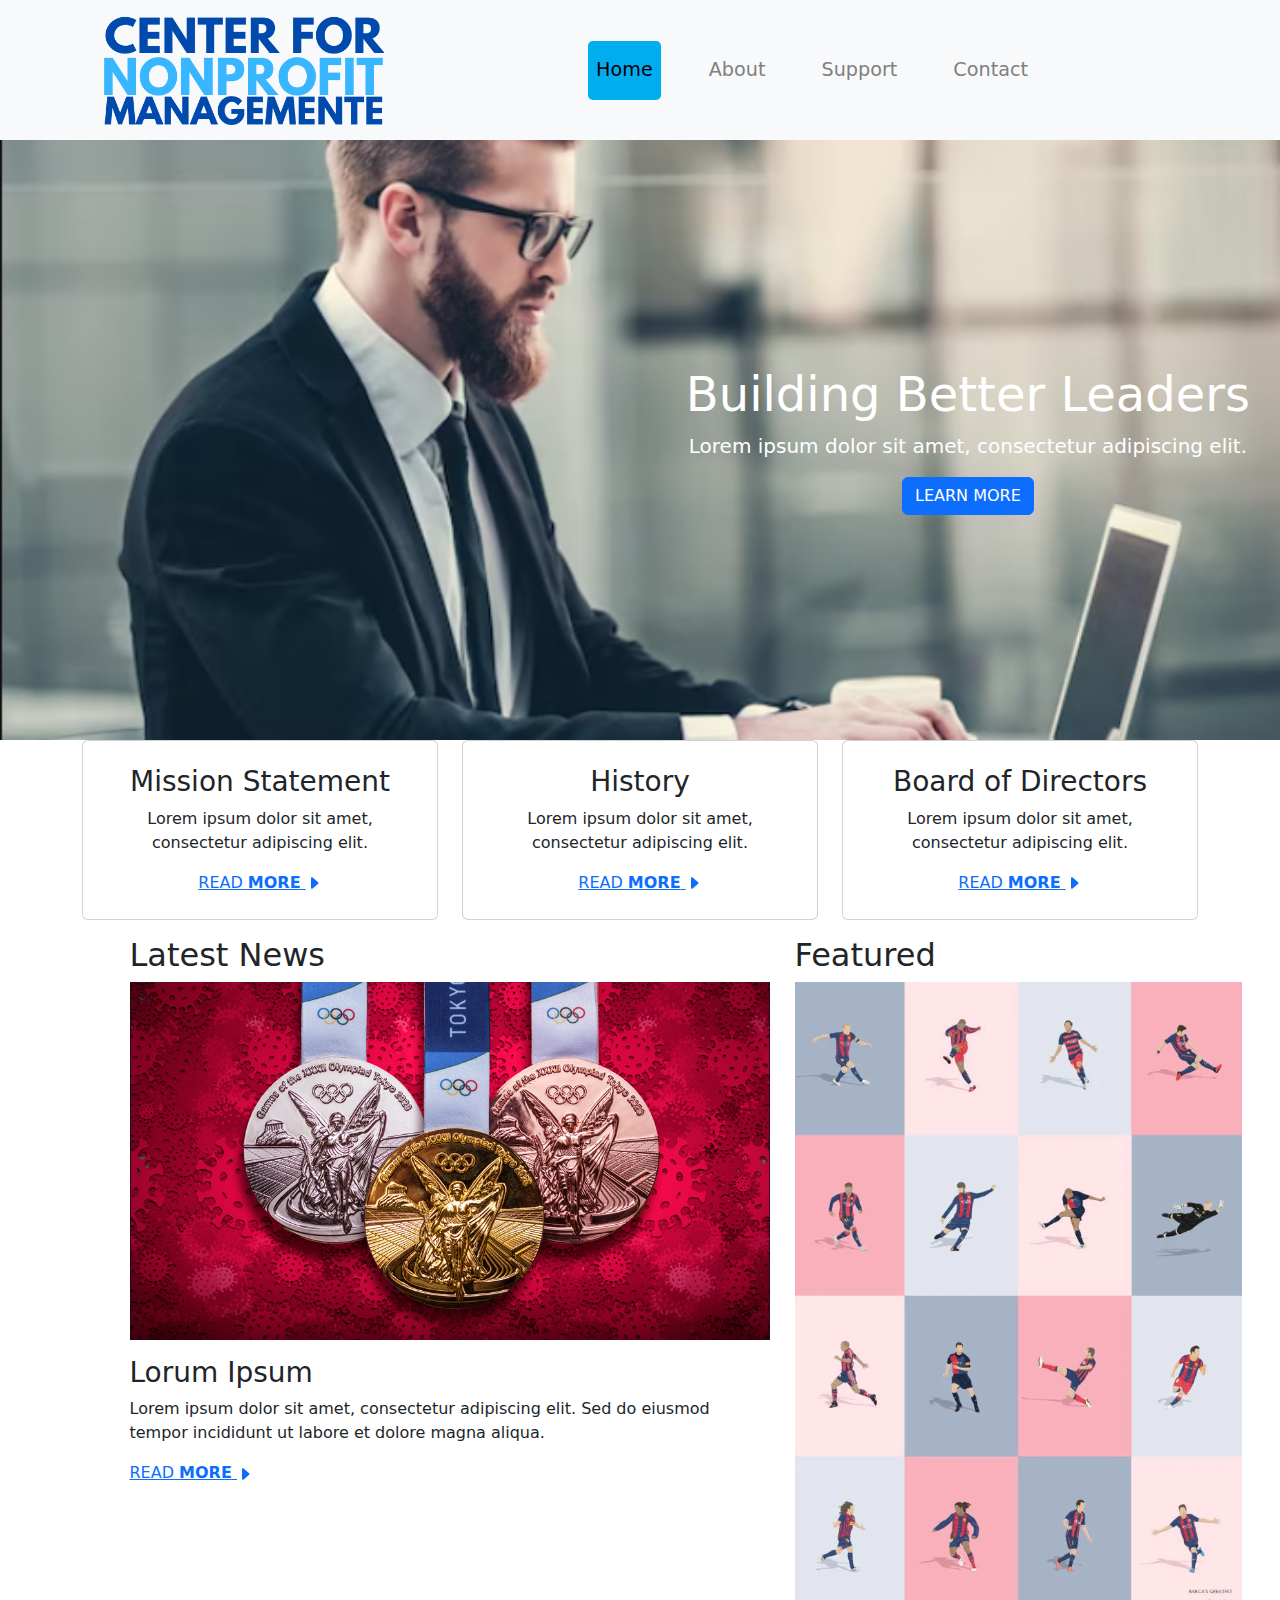
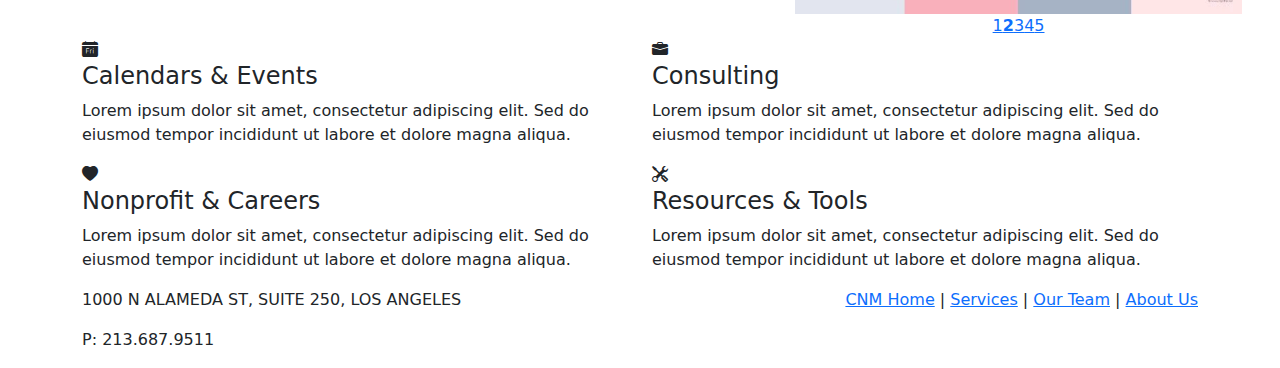
==== commit 2ee065ac: "Arreglando problemas de sobrescritura" ====
--- a/Investigacion02_LME/index.html
+++ b/Investigacion02_LME/index.html
@@ -12,36 +12,32 @@
 <body>
     <!-- Navbar -->
         <!-- Navbar -->
-        <nav class="navbar navbar-expand-lg navbar-light bg-light">
-            <div class="container-fluid">
-                <a class="navbar-brand text-center logo-box" href="#">
-                    <span class="d-block logo-line-1">CENTER FOR</span>
-                    <span class="d-block logo-line-2">NONPROFIT</span>
-                    <span class="d-block logo-line-3">MANAGEMENT</span>
-                </a>
-                <button class="navbar-toggler" type="button" data-bs-toggle="collapse" data-bs-target="#navbarNav" aria-controls="navbarNav" aria-expanded="false" aria-label="Toggle navigation">
-                    <span class="navbar-toggler-icon"></span>
-                </button>
-                
-                
-                <div class="collapse navbar-collapse" id="navbarNav">
-                    <ul class="navbar-nav ms-auto">
-                        <li class="nav-item">
-                            <a class="nav-link active" href="#">Home</a>
-                        </li>
-                        <li class="nav-item">
-                            <a class="nav-link" href="#">About</a>
-                        </li>
-                        <li class="nav-item">
-                            <a class="nav-link" href="#">Support</a>
-                        </li>
-                        <li class="nav-item">
-                            <a class="nav-link" href="#">Contact</a>
-                        </li>
-                    </ul>
-                </div>
-            </div>
-        </nav>
+    <nav class="navbar navbar-expand-lg navbar-light bg-light">
+        <div class="container-fluid">
+            <a class="navbar-brand text-center logo-box" href="#">
+                <img src="img/logo.png" alt="Logo" class="logo-img"> <!-- Reemplaza con tu imagen -->
+            </a>
+            <button class="navbar-toggler" type="button" data-bs-toggle="collapse" data-bs-target="#navbarNav" aria-controls="navbarNav" aria-expanded="false" aria-label="Toggle navigation">
+                <span class="navbar-toggler-icon"></span>
+            </button>
+            <div class="collapse navbar-collapse" id="navbarNav">
+                <ul class="navbar-nav ms-auto">
+                    <li class="nav-item">
+                        <a class="nav-link active" href="#">Home</a>
+                    </li>
+                    <li class="nav-item">
+                        <a class="nav-link" href="#">About</a>
+                    </li>
+                    <li class="nav-item">
+                        <a class="nav-link" href="#">Support</a>
+                    </li>
+                    <li class="nav-item">
+                        <a class="nav-link" href="#">Contact</a>
+                    </li>
+                </ul>
+            </div>
+        </div>
+    </nav>
     
     <!-- Hero Section -->
         
--- a/Investigacion02_LME/style.css
+++ b/Investigacion02_LME/style.css
@@ -20,36 +20,45 @@
     font-size: 1.25rem; /* Tamaño adecuado para párrafos */
 }
 
-/*------------- LOGO SECTION------*/
-.logo-box {
-    width: 280px; /* Ancho del rectángulo del logo */
-    padding: 5px;
-    background-color: white; /* Fondo blanco para el logo */
-    border: 2px solid #00aef0; /* Borde azul */
-    text-align: center; /* Centra el texto dentro del logo */
-}
-
-.logo-line-1, .logo-line-2, .logo-line-3 {
-    text-align: center;
-    font-weight: bold; /* Negrita para las tres líneas */
-    margin: 0; /* Eliminar margen entre las líneas */
-    line-height: 0.9; /* Reducir espacio entre las palabras */
-}
-
-.logo-line-1 {
-    color: #044a8b; /* Azul claro */
-    font-size: 16px; /* Tamaño pequeño para 'CENTER FOR' */
-}
-
-.logo-line-2 {
-    color: #4794dd; /* Azul más claro */
-    font-size: 28px; /* Tamaño grande para 'NONPROFIT' */
-}
-
-.logo-line-3 {
-    color: #044a8b; /* Azul claro */
-    font-size: 20px; /* Tamaño medio para 'MANAGEMENT' */
-}
+/*------------- NAVBAR (Actualizado) -------------*/
+.navbar {
+    display: flex;
+    justify-content: space-between; /* Espacio entre el logo y los botones */
+    align-items: center;
+    padding: 10px 50px; /* Aumenta el padding para expandir el espacio */
+    background-color: white;
+}
+.navbar-brand {
+    margin-right: auto; /* Desplaza el logo hacia la izquierda */
+    padding-left: 20px; /* Ajusta la posición del logo */
+    flex: 1; /* Permite que el logo ocupe más espacio */
+}
+.navbar-nav {
+    display: flex;
+    justify-content: center; /* Centra los botones */
+    flex-grow: 2; /* Permite que el contenedor de los botones ocupe más espacio */
+}
+.nav-item {
+    margin: 0 20px; /* Aumenta la separación entre los botones */
+}
+.nav-link {
+    color: gray;
+    padding: 15px 30px; /* Aumenta el padding para hacer los botones más grandes */
+    font-size: 1.2rem; /* Aumenta el tamaño de la fuente */
+    transition: background-color 0.3s ease;
+    border-radius: 5px; /* Mantiene el borde redondeado */
+}
+.nav-link.active {
+    background-color: #00ADEF; /* Color azul para el botón activo */
+    color: white;
+}
+.nav-link:hover {
+    background-color: #00ADEF; /* Color azul en hover */
+    color: white;
+}
+.logo-img {
+    width: 280px; /* Ajusta al tamaño del logo original */
+    height: auto; /* Mantiene la proporción de la imagen */
 
 /*------------- SECTION CARDS------*/
 .section-cards {
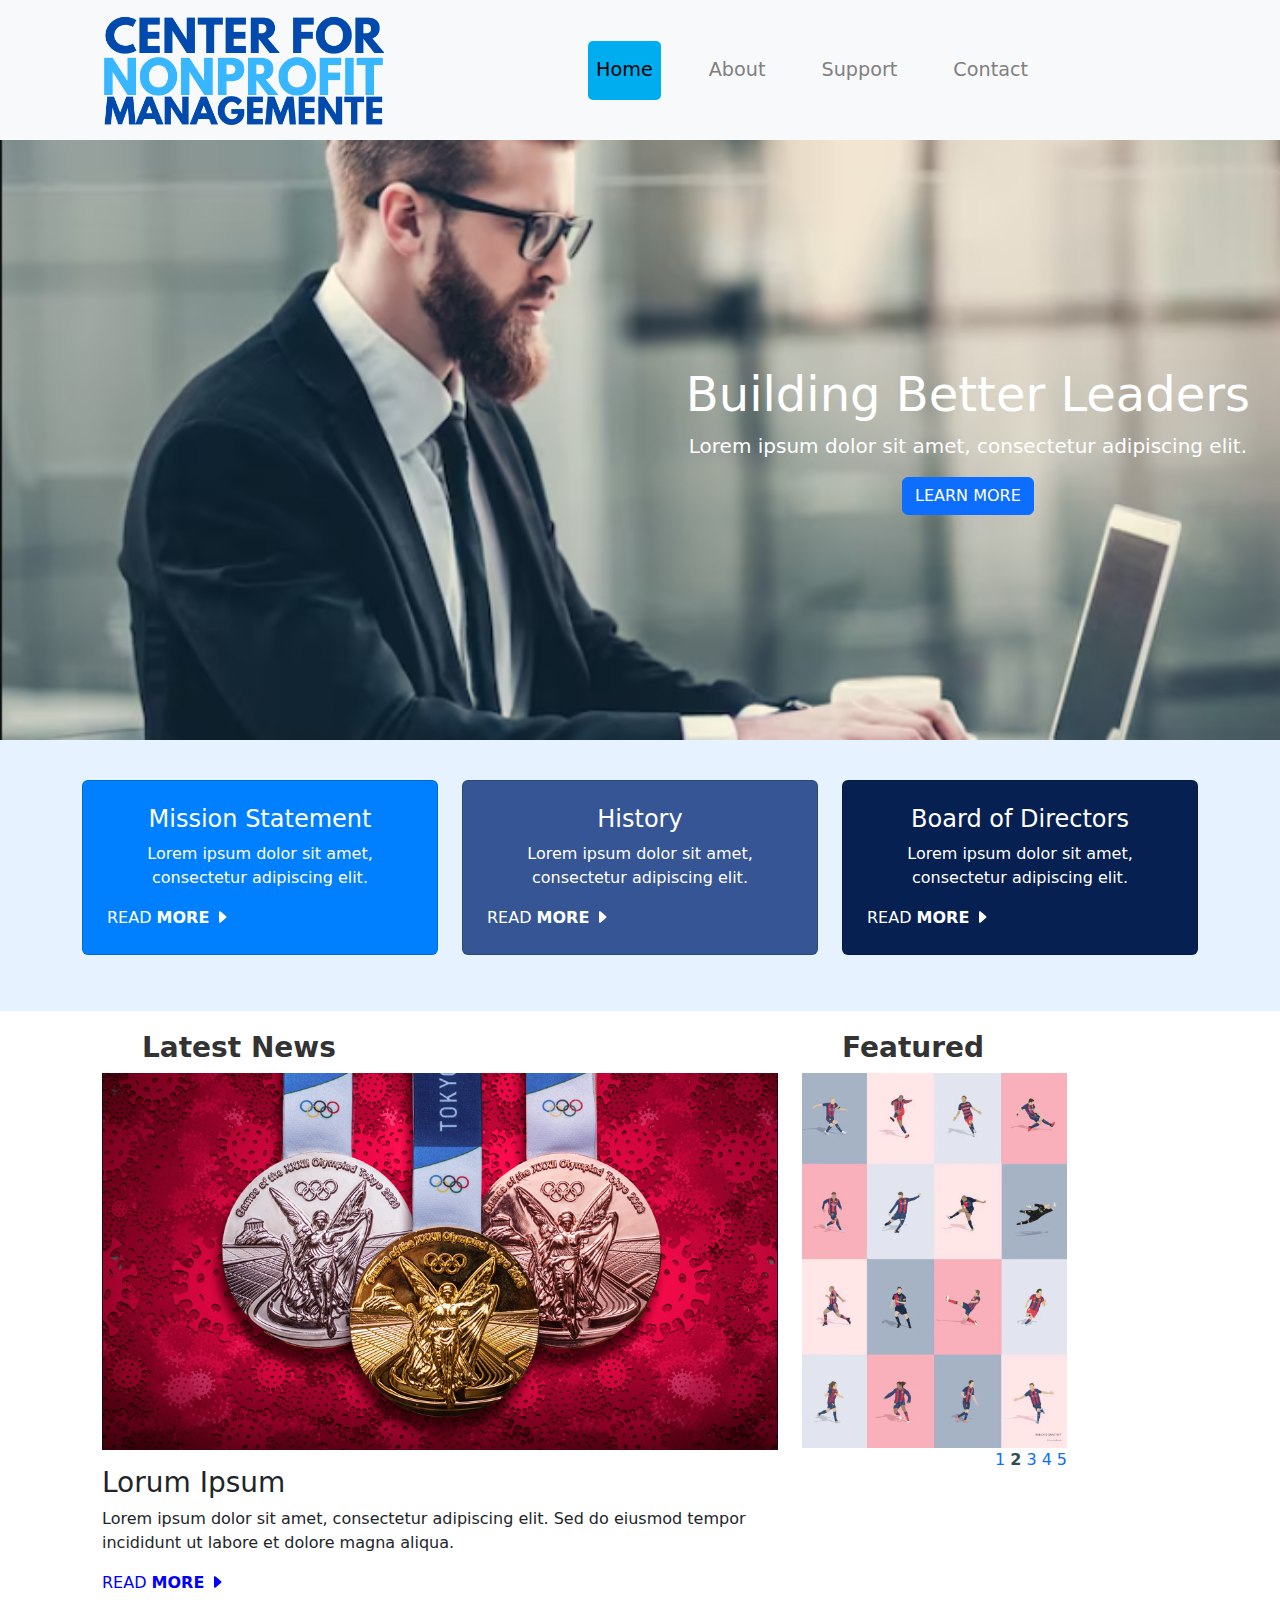
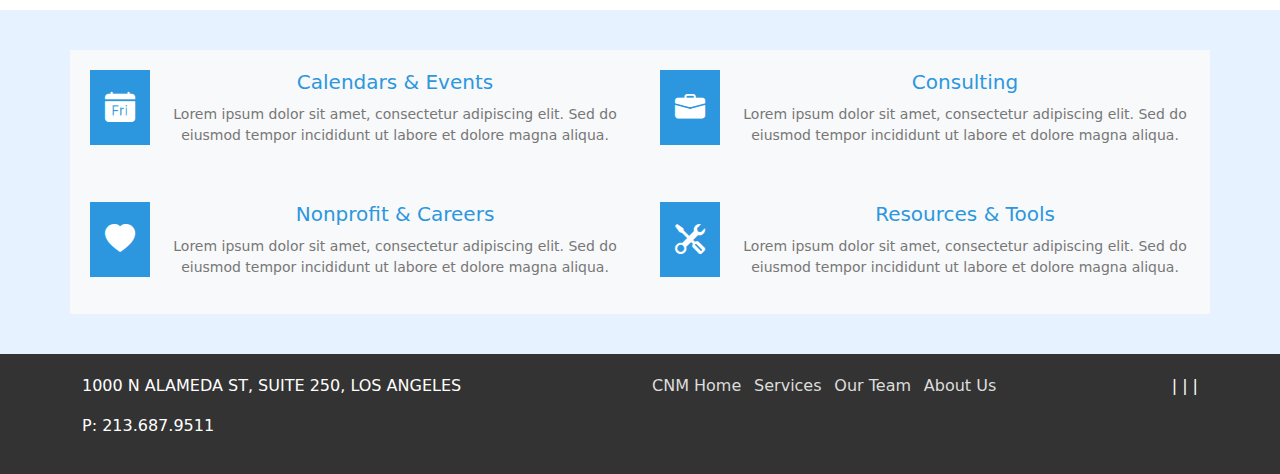
==== commit 60871e61: "Cerrando llave faltante" ====
--- a/Investigacion02_LME/index.html
+++ b/Investigacion02_LME/index.html
@@ -112,7 +112,7 @@
             <div class="col-lg-4 col-md-5 col-sm-12">
                 <h2>Featured</h2>
                 <img src="img/fcbarcelona.png" alt="Featured Image">
-                <div class="d-flex justify-content-end" style="padding-right: 106px;">
+                <div class="d-flex justify-content-end numeros" style="padding-right: 106px;">
                     <a href="#">1</a>
                     <a href="#"><b>2</b></a>
                     <a href="#">3</a>
--- a/Investigacion02_LME/style.css
+++ b/Investigacion02_LME/style.css
@@ -59,6 +59,7 @@
 .logo-img {
     width: 280px; /* Ajusta al tamaño del logo original */
     height: auto; /* Mantiene la proporción de la imagen */
+}
 
 /*------------- SECTION CARDS------*/
 .section-cards {
@@ -152,7 +153,7 @@
     margin-right: 0.8em;
 }
 
-div>div>div>a:nth-child(2){
+div>div>div.numeros>a:nth-child(2){
     color: darkslategray;
 }
 
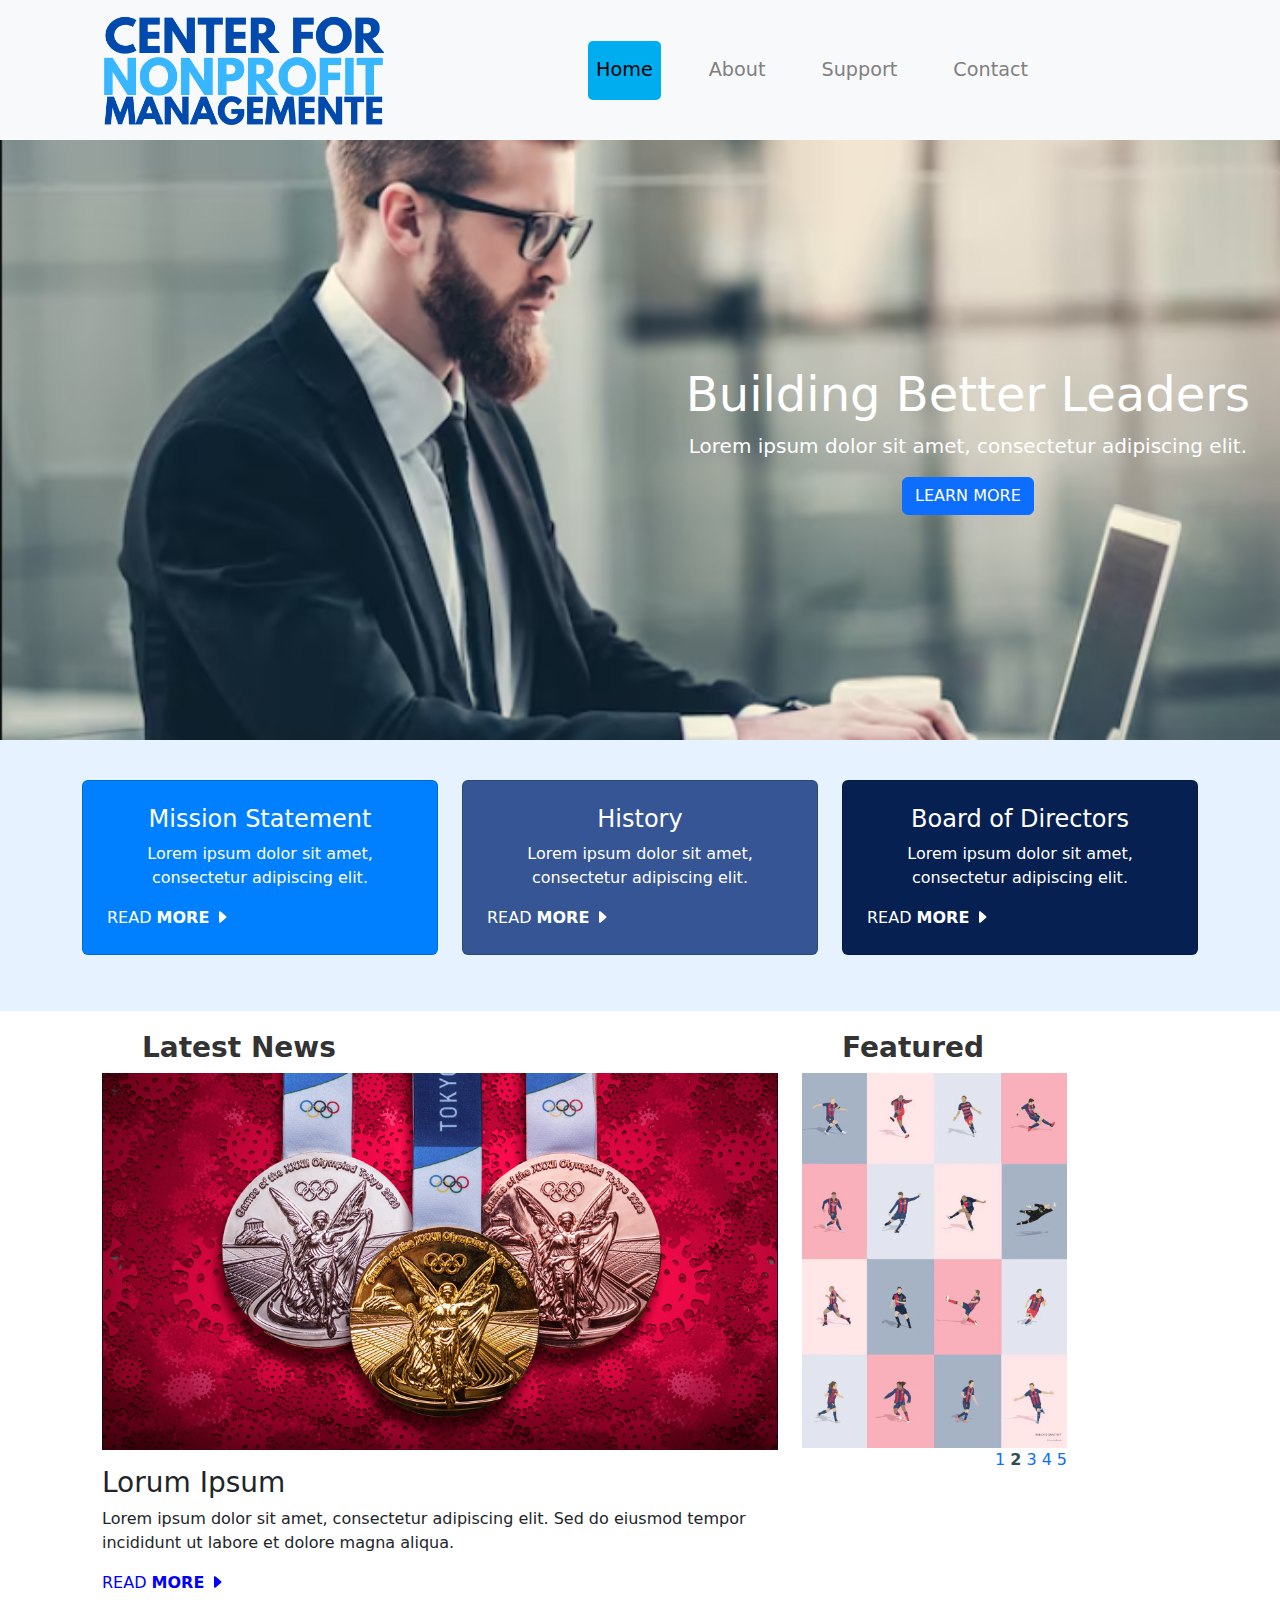
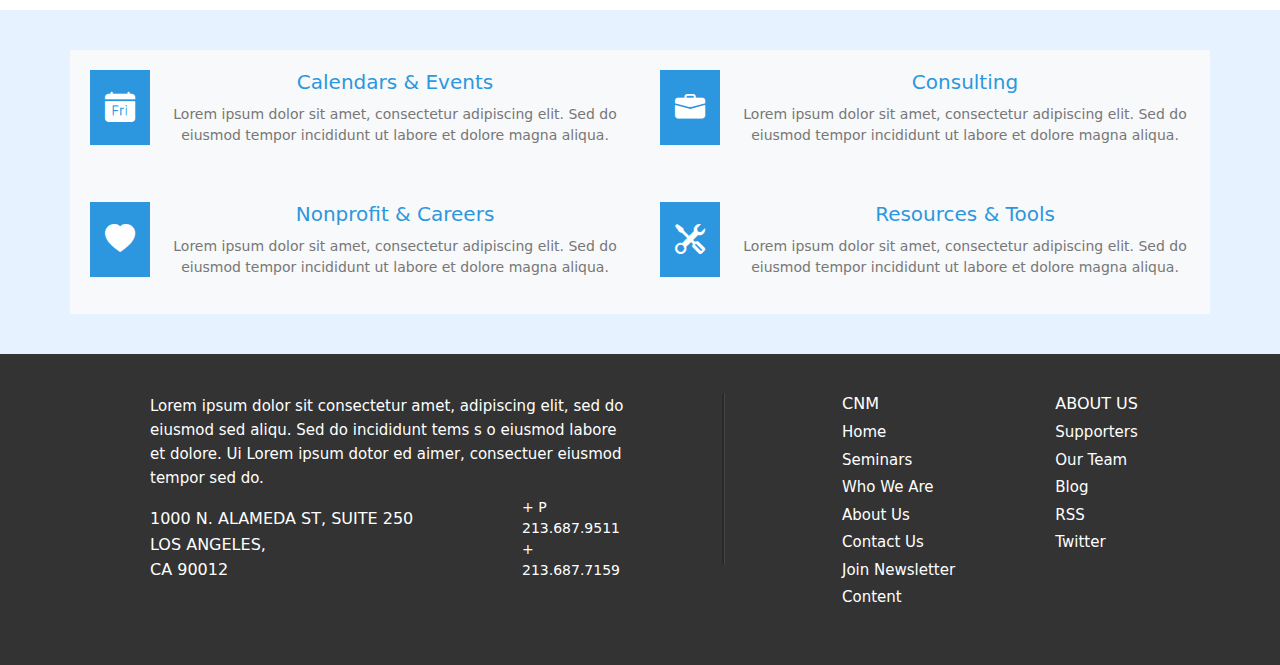
==== commit 728be516: "Implementando el footer a la carpeta principal" ====
--- a/Investigacion02_LME/index.html
+++ b/Investigacion02_LME/index.html
@@ -180,21 +180,54 @@
     </section>
 
     <!-- Footer -->
-    <footer>
-        <div class="container">
-            <div class="row">
-                <div class="col-md-6">
-                    <p>1000 N ALAMEDA ST, SUITE 250, LOS ANGELES</p>
-                    <p>P: 213.687.9511</p>
-                </div>
-                <div class="col-md-6 text-end">
-                    <a href="#">CNM Home</a> |
-                    <a href="#">Services</a> |
-                    <a href="#">Our Team</a> |
-                    <a href="#">About Us</a>
-                </div>
-            </div>
-        </div>
+    <footer class="container-fluid">
+        <div class="container"> </div>
+        <section class="row">
+
+            <section class="col-md-6 footer-section footer-address">
+                <p id="info" class="footer-text">
+                Lorem ipsum dolor sit consectetur amet, adipiscing elit, sed do eiusmod sed aliqu. Sed do incididunt tems s o eiusmod labore et dolore. Ui Lorem ipsum dotor ed aimer, consectuer eiusmod tempor sed do.  
+                </p>  
+                <p id="datos" class="footer-text">1000 N. ALAMEDA ST, SUITE 250<br>LOS ANGELES,<br> CA 90012</p>
+            </section>
+
+            <section class="col-md-1 footer-section phone-section">
+                <p id="phone-number" class="footer-text">
+                    <span class="plus-sign">+ P</span> 
+                    <span class="phone-number">213.687.9511</span><br>
+                    <span class="phone-number">+ 213.687.7159</span>
+                </p>
+            </section>
+            
+
+            <section class="col-md-2 d-flex justify-content-center">
+                <div class="footer-divider"></div>
+            </section>
+
+            <section class="col-md-2 footer-links">
+                <h5 id="clase1">CNM</h5>
+                <ul>
+                    <li><a href="#">Home</a></li>
+                    <li><a href="#">Seminars</a></li>
+                    <li><a href="#">Who We Are</a></li>
+                    <li><a href="#">About Us</a></li>
+                    <li><a href="#">Contact Us</a></li>
+                    <li><a href="#">Join Newsletter</a></li>
+                    <li><a href="#">Content</a></li>
+                </ul>
+            </section>
+
+            <section class="col-md-1 footer-links">
+                <h5 id="clase1">ABOUT US</h5>
+                <ul>
+                    <li><a href="#">Supporters</a></li>
+                    <li><a href="#">Our Team</a></li>
+                    <li><a href="#">Blog</a></li>
+                    <li><a href="#">RSS</a></li>
+                    <li><a href="#">Twitter</a></li>
+                </ul>
+            </section>
+        </section>
     </footer>
 
     <script src="https://cdn.jsdelivr.net/npm/bootstrap@5.3.0-alpha1/dist/js/bootstrap.bundle.min.js"></script>
--- a/Investigacion02_LME/style.css
+++ b/Investigacion02_LME/style.css
@@ -205,16 +205,60 @@
 
 /*------------- FOOTER------*/
 footer {
-    background-color: #333; /* Fondo gris oscuro */
-    color: white; /* Texto blanco */
-    padding: 20px 0; /* Espaciado interno en el pie de página */
-}
-
-footer a {
-    color: #ddd; /* Color gris claro para los enlaces */
-    text-decoration: none; /* Sin subrayado en los enlaces */
-}
-
-footer a:hover {
-    text-decoration: underline; /* Subrayado al pasar el ratón por los enlaces */
-}
+    background-color: #333;
+    color: #fff;
+    padding: 40px 0;
+    width: 100%;
+}
+.footer-divider {
+    border-left: 2.3px solid #292929;
+    height: 170px; 
+    margin-top: 0; 
+    margin-bottom: 0; 
+    box-shadow: 1px 0 0 0 rgba(114, 113, 113, 0.3);
+}
+.footer-section {
+    margin-bottom: 10px;
+}
+.footer-text {
+    font-size: 14px;
+}
+.footer-links ul {
+    list-style: none;
+    padding: 0;
+    font-size: 15px;
+}
+.footer-links ul li {
+    margin-bottom: 5px;
+}
+.footer-links ul li a {
+    color: #fff;
+    text-decoration: none;
+}
+.footer-links ul li a:hover {
+    text-decoration: underline;
+}
+.phone-section{
+    margin-top: 103px;
+    margin-left: -130px;
+}
+.footer-address{
+    line-height: 1.6;
+    padding-left: 150px;
+}
+.phone-section p{
+    margin-bottom: 0;
+}
+
+#datos{
+    font-size: 16px;
+}
+
+#info{
+    font-size: 15px;
+    max-width: 850px;
+}
+
+#clase1{
+    font-size: 16px;
+}
